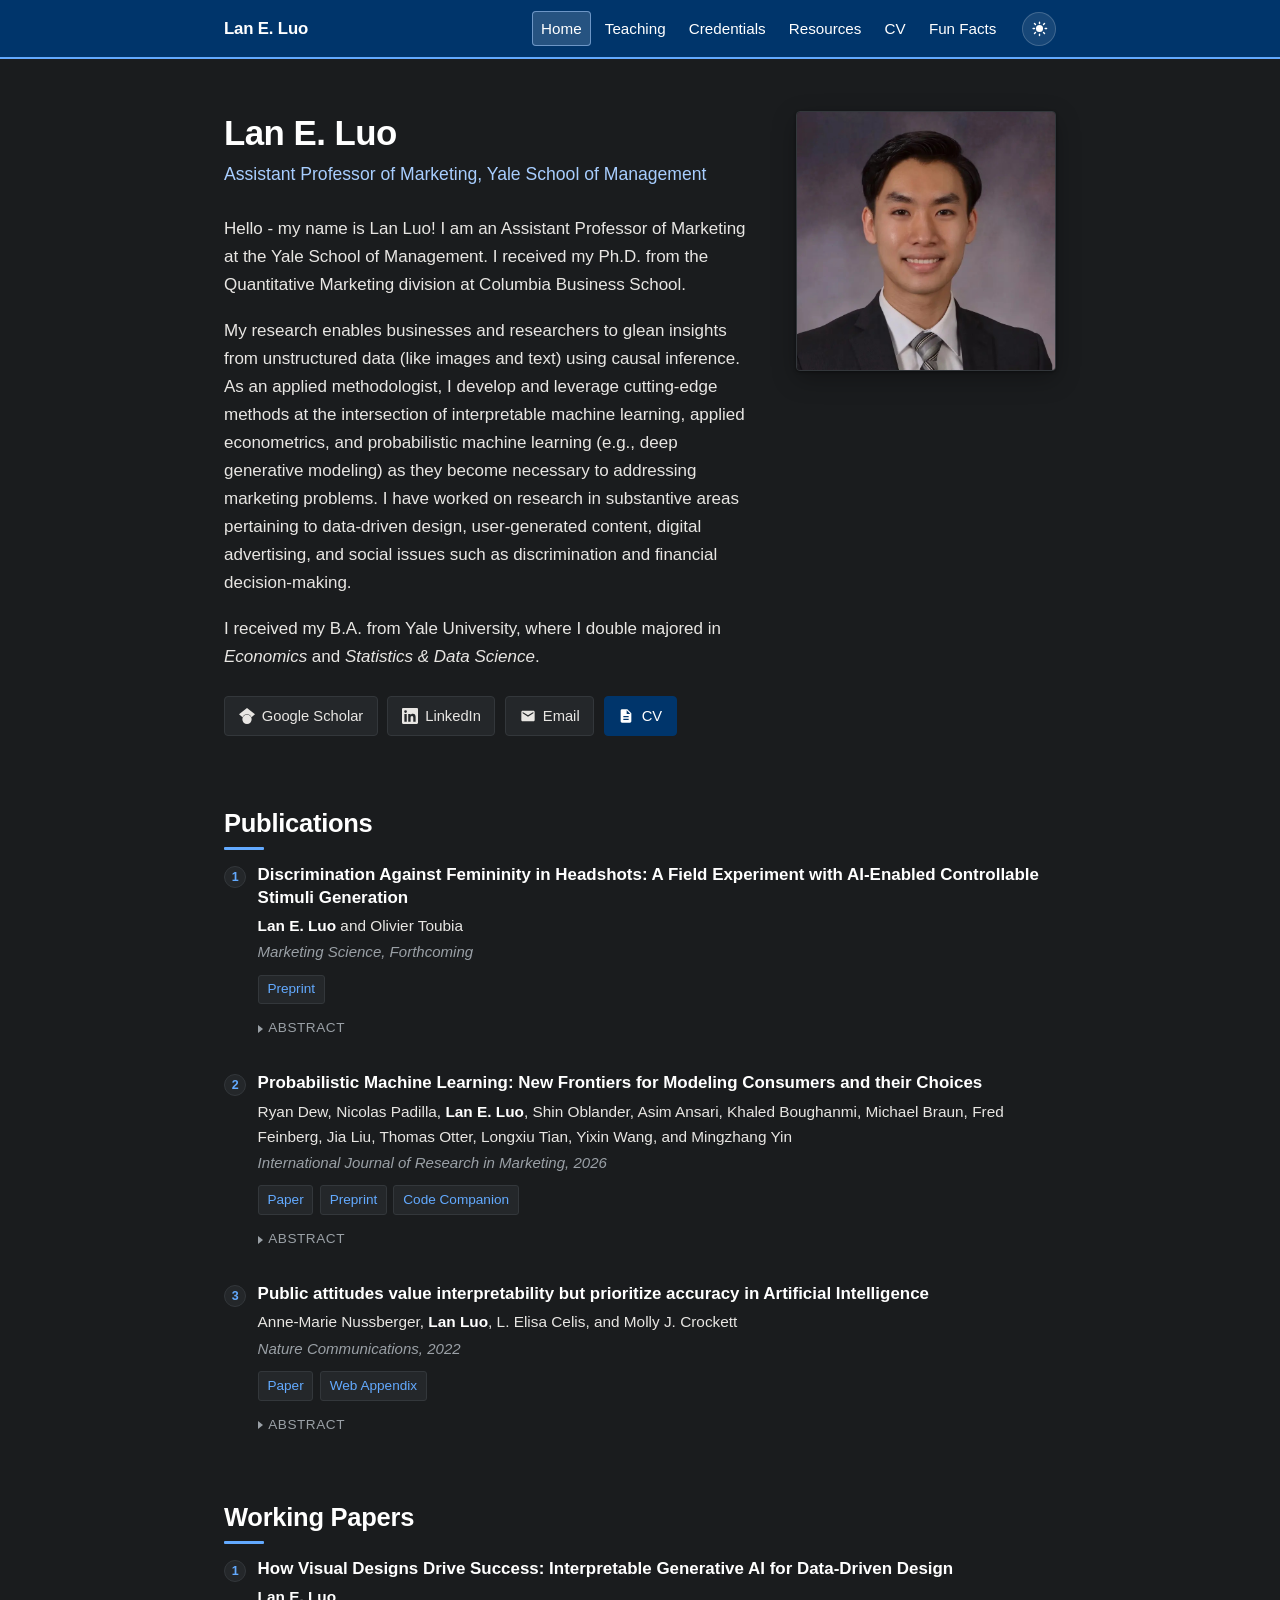
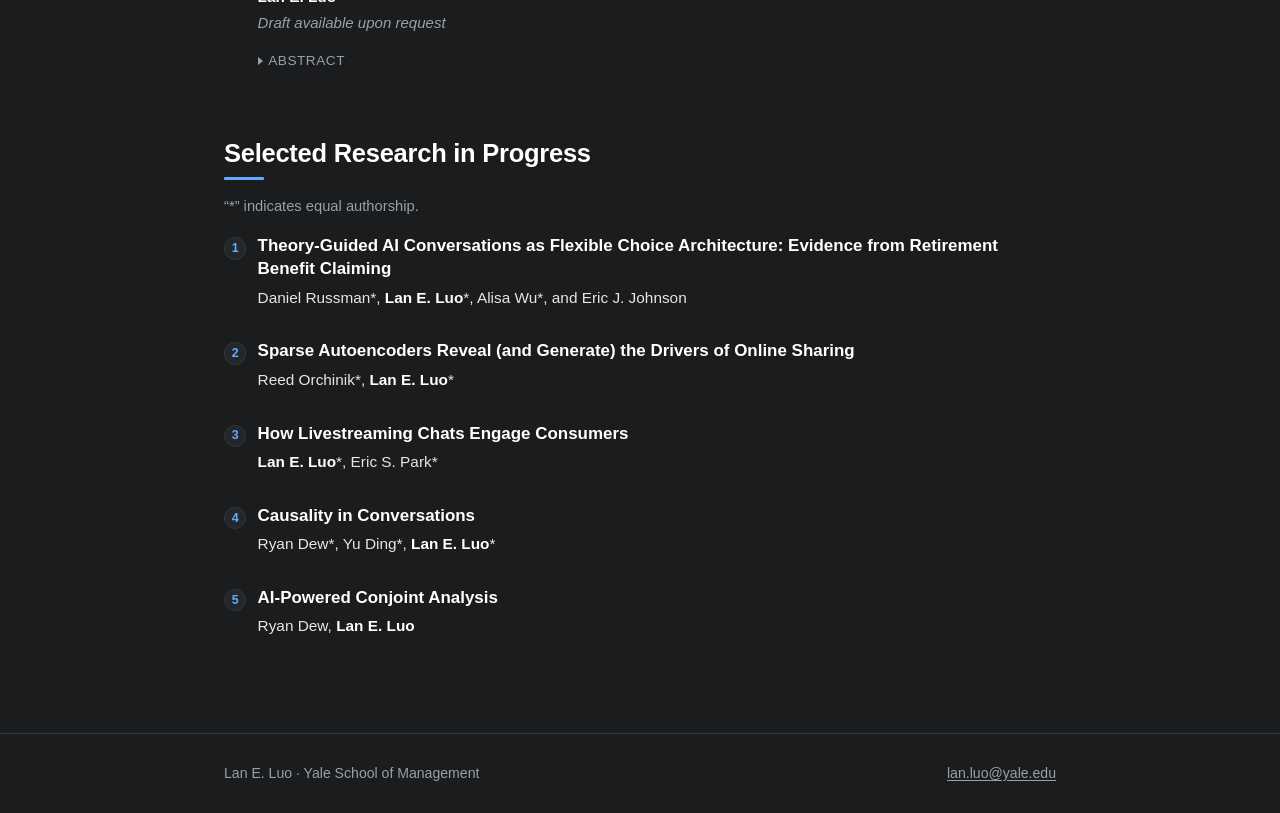
==== index.html @ 0f78953d "Keep the mobile nav on a single row Six tabs at a fixed 0.88rem wrapped onto two lines below 480px. " ====
<!DOCTYPE html>
<html lang="en-US" data-theme="dark">
<head>
<meta charset="utf-8">
<meta name="viewport" content="width=device-width, initial-scale=1">
<title>Lan E. Luo</title>
<meta name="description" content="Lan E. Luo is an Assistant Professor of Marketing at the Yale School of Management, working at the intersection of interpretable machine learning, applied econometrics, and causal inference.">
<link rel="canonical" href="https://www.laneluo.com/">
<meta property="og:type" content="profile">
<meta property="og:title" content="Lan E. Luo">
<meta property="og:description" content="Assistant Professor of Marketing, Yale School of Management.">
<meta property="og:url" content="https://www.laneluo.com/">
<meta property="og:image" content="https://www.laneluo.com/assets/img/headshot.jpg">
<meta name="twitter:card" content="summary">
<link rel="icon" href="assets/img/favicon.svg" type="image/svg+xml">
<link rel="stylesheet" href="assets/style.css?v=9">
<script>
/* Applied before first paint so the ground colour never flashes. */
(function(){try{var t=localStorage.getItem("theme");
document.documentElement.setAttribute("data-theme",t==="light"?"light":"dark");}catch(e){}})();
</script>
</head>
<body>

<a class="skip-link" href="#main">Skip to content</a>

<nav class="nav">
  <div class="nav-inner">
    <a class="nav-brand" href="index.html">Lan E. Luo</a>
    <ul class="nav-links">
      <li><a href="index.html" aria-current="page">Home</a></li>
      <li><a href="teaching.html">Teaching</a></li>
      <li><a href="credentials.html">Credentials</a></li>
      <li><a href="resources.html">Resources</a></li>
      <li><a href="cv.html">CV</a></li>
      <li><a href="fun.html">Fun Facts</a></li>
    </ul>
    <button class="theme-toggle" type="button" aria-label="Switch to light mode">
      <svg class="icon-sun" viewBox="0 0 24 24" fill="currentColor" aria-hidden="true"><path d="M12 7a5 5 0 1 0 0 10 5 5 0 0 0 0-10zm0-5a1 1 0 0 1 1 1v2a1 1 0 1 1-2 0V3a1 1 0 0 1 1-1zm0 17a1 1 0 0 1 1 1v2a1 1 0 1 1-2 0v-2a1 1 0 0 1 1-1zM4.22 4.22a1 1 0 0 1 1.42 0l1.41 1.41a1 1 0 0 1-1.41 1.42L4.22 5.64a1 1 0 0 1 0-1.42zm12.73 12.73a1 1 0 0 1 1.41 0l1.42 1.41a1 1 0 0 1-1.42 1.42l-1.41-1.42a1 1 0 0 1 0-1.41zM2 12a1 1 0 0 1 1-1h2a1 1 0 1 1 0 2H3a1 1 0 0 1-1-1zm17 0a1 1 0 0 1 1-1h2a1 1 0 1 1 0 2h-2a1 1 0 0 1-1-1zM4.22 19.78a1 1 0 0 1 0-1.42l1.41-1.41a1 1 0 1 1 1.42 1.41l-1.42 1.42a1 1 0 0 1-1.41 0zM16.95 7.05a1 1 0 0 1 0-1.41l1.41-1.42a1 1 0 1 1 1.42 1.42l-1.42 1.41a1 1 0 0 1-1.41 0z"/></svg>
      <svg class="icon-moon" viewBox="0 0 24 24" fill="currentColor" aria-hidden="true"><path d="M21.64 13a1 1 0 0 0-1.05-.14 8 8 0 0 1-9.45-9.45 1 1 0 0 0-1.19-1.19A10 10 0 1 0 22 14.05a1 1 0 0 0-.36-1.05z"/></svg>
    </button>
  </div>
</nav>

<main id="main">
  <div class="wrap">

    <header class="hero">
      <div>
        <h1 class="hero-title">Lan E. Luo</h1>
        <p class="hero-role">Assistant Professor of Marketing, Yale School of Management</p>

        <p>Hello - my name is Lan Luo! I am an Assistant Professor of Marketing at the Yale School of Management. I received my Ph.D. from the Quantitative Marketing division at Columbia Business School.</p>

        <p>My research enables businesses and researchers to glean insights from unstructured data (like images and text) using causal inference. As an applied methodologist, I develop and leverage cutting-edge methods at the intersection of interpretable machine learning, applied econometrics, and probabilistic machine learning (e.g., deep generative modeling) as they become necessary to addressing marketing problems. I have worked on research in substantive areas pertaining to data-driven design, user-generated content, digital advertising, and social issues such as discrimination and financial decision-making.</p>

        <p>I received my B.A. from Yale University, where I double majored in <em>Economics</em> and <em>Statistics &amp; Data Science</em>.</p>

        <ul class="links-row">
          <li><a class="btn" href="https://scholar.google.com/citations?hl=en&amp;user=nk3XOmgAAAAJ&amp;view_op=list_works&amp;sortby=pubdate" target="_blank" rel="noopener">
            <svg viewBox="0 0 24 24" aria-hidden="true"><path d="M5.242 13.769L0 9.5 12 0l12 9.5-5.242 4.269C17.548 11.249 14.978 9.5 12 9.5c-2.977 0-5.548 1.748-6.758 4.269zM12 10a7 7 0 1 0 0 14 7 7 0 0 0 0-14z"/></svg>
            Google Scholar</a></li>
          <li><a class="btn" href="https://www.linkedin.com/in/lan-e-luo-556093135/" target="_blank" rel="noopener">
            <svg viewBox="0 0 24 24" aria-hidden="true"><path d="M20.447 20.452h-3.554v-5.569c0-1.328-.027-3.037-1.852-3.037-1.853 0-2.136 1.445-2.136 2.939v5.667H9.351V9h3.414v1.561h.046c.477-.9 1.637-1.85 3.37-1.85 3.601 0 4.267 2.37 4.267 5.455v6.286zM5.337 7.433a2.062 2.062 0 1 1 0-4.125 2.062 2.062 0 0 1 0 4.125zm1.782 13.019H3.555V9h3.564v11.452zM22.225 0H1.771C.792 0 0 .774 0 1.729v20.542C0 23.227.792 24 1.771 24h20.451C23.2 24 24 23.227 24 22.271V1.729C24 .774 23.2 0 22.225 0z"/></svg>
            LinkedIn</a></li>
          <li><a class="btn" href="mailto:lan.luo@yale.edu">
            <svg viewBox="0 0 24 24" aria-hidden="true"><path d="M20 4H4c-1.1 0-1.99.9-1.99 2L2 18c0 1.1.9 2 2 2h16c1.1 0 2-.9 2-2V6c0-1.1-.9-2-2-2zm0 4l-8 5-8-5V6l8 5 8-5v2z"/></svg>
            Email</a></li>
          <li><a class="btn btn-primary" href="cv.html">
            <svg viewBox="0 0 24 24" aria-hidden="true"><path d="M14 2H6c-1.1 0-1.99.9-1.99 2L4 20c0 1.1.89 2 1.99 2H18c1.1 0 2-.9 2-2V8l-6-6zm2 16H8v-2h8v2zm0-4H8v-2h8v2zm-3-5V3.5L18.5 9H13z"/></svg>
            CV</a></li>
        </ul>
      </div>

      <img class="hero-photo" src="assets/img/headshot.jpg?v=2" width="260" height="260"
           alt="Portrait of Lan E. Luo">
    </header>

    <section id="publications">
      <h2>Publications</h2>
      <ol class="pubs">

        <li>
          <span class="pub-title">Discrimination Against Femininity in Headshots: A Field Experiment with AI-Enabled Controllable Stimuli Generation</span>
          <span class="pub-authors"><span class="me">Lan E. Luo</span> and Olivier Toubia</span>
          <span class="pub-venue">Marketing Science, Forthcoming</span>
          <div class="pub-links">
            <a href="https://papers.ssrn.com/sol3/papers.cfm?abstract_id=4865798" target="_blank" rel="noopener">Preprint</a>
          </div>
          <details class="abstract">
            <summary>Abstract</summary>
            <div class="abstract-body">
              <p>We document an understudied form of discrimination based on femininity expressed in headshots. To do so, we use a Generative Adversarial Network to create realistic headshots of people and then manipulate their femininity independently of other attributes like pose, general facial expression, background, hairstyle, and clothes. Then, we devise an experimental design that allows us to identify the separate and combined causal impact of femininity and gender identity (proxied by gender pronouns) on real-life outcomes. In a field experiment within a naturalistic advertising environment, we find that prospective customers of an education company discriminated against femininity at various stages of the purchase funnel, to a largely similar extent for men, women, and non-binary people. The findings inform managers and policymakers of an important form of discrimination that would otherwise be underestimated by disregarding headshots. Methodologically, we introduce a novel framework for testing specific hypotheses pertaining to causal effects of treatments which are derived from unstructured data. The approach involves using natural text to readily identify hypothesis-relevant features from a generative AI model (in a particularly disentangled and interpretable representation space) and then creating realistic stimuli that vary controllably in those features.</p>
            </div>
          </details>
        </li>

        <li>
          <span class="pub-title">Probabilistic Machine Learning: New Frontiers for Modeling Consumers and their Choices</span>
          <span class="pub-authors">Ryan Dew, Nicolas Padilla, <span class="me">Lan E. Luo</span>, Shin Oblander, Asim Ansari, Khaled Boughanmi, Michael Braun, Fred Feinberg, Jia Liu, Thomas Otter, Longxiu Tian, Yixin Wang, and Mingzhang Yin</span>
          <span class="pub-venue">International Journal of Research in Marketing, 2026</span>
          <div class="pub-links">
            <a href="https://www.sciencedirect.com/science/article/pii/S0167811624000995" target="_blank" rel="noopener">Paper</a>
            <a href="https://papers.ssrn.com/sol3/papers.cfm?abstract_id=4790799" target="_blank" rel="noopener">Preprint</a>
            <a href="https://rtdew1.github.io/code_appendix.html" target="_blank" rel="noopener">Code Companion</a>
          </div>
          <details class="abstract">
            <summary>Abstract</summary>
            <div class="abstract-body">
              <p>Making sense of massive, individual-level data is challenging: marketing researchers and analysts need flexible models that can accommodate rich patterns of heterogeneity and dynamics, work with and link diverse data types, and scale to modern data sizes. Practitioners also need tools that can quantify uncertainty in models and predictions of consumer behavior to inform optimal decision-making. In this paper, we demonstrate the promise of probabilistic machine learning (PML), which refers to the pairing of probabilistic modeling and machine learning methods, in pushing the frontier of combining flexibility, scalability, interpretability, and uncertainty quantification for building better models of consumers and their choices. Specifically, we overview both PML models and inference methods, and highlight their utility for addressing four common classes of marketing problems: (1) uncovering heterogeneity, (2) flexibly modeling nonlinearities and dynamics, (3) handling high-dimensional and unstructured data, and (4) addressing missingness, often via data fusion. We also discuss promising directions in enriching marketing models, reflecting recent developments in representation learning, causal inference, experimentation and decision-making, and theory-based behavioral modeling.</p>
            </div>
          </details>
        </li>

        <li>
          <span class="pub-title">Public attitudes value interpretability but prioritize accuracy in Artificial Intelligence</span>
          <span class="pub-authors">Anne-Marie Nussberger, <span class="me">Lan Luo</span>, L. Elisa Celis, and Molly J. Crockett</span>
          <span class="pub-venue">Nature Communications, 2022</span>
          <div class="pub-links">
            <a href="https://doi.org/10.1038/s41467-022-33417-3" target="_blank" rel="noopener">Paper</a>
            <a href="https://static-content.springer.com/esm/art%3A10.1038%2Fs41467-022-33417-3/MediaObjects/41467_2022_33417_MOESM1_ESM.pdf" target="_blank" rel="noopener">Web Appendix</a>
          </div>
          <details class="abstract">
            <summary>Abstract</summary>
            <div class="abstract-body">
              <p>As Artificial Intelligence (AI) proliferates across important social institutions, many of the most powerful AI systems available are difficult to interpret for end-users and engineers alike. Here, we sought to characterize public attitudes towards AI interpretability. Across seven studies (N = 2475), we demonstrate robust and positive attitudes towards interpretable AI among non-experts that generalize across a variety of real-world applications and follow predictable patterns. Participants value interpretability positively across different levels of AI autonomy and accuracy, and rate interpretability as more important for AI decisions involving high stakes and scarce resources. Crucially, when AI interpretability trades off against AI accuracy, participants prioritize accuracy over interpretability under the same conditions driving positive attitudes towards interpretability in the first place: amidst high stakes and scarce resources. These attitudes could drive a proliferation of AI systems making high-impact ethical decisions that are difficult to explain and understand.</p>
            </div>
          </details>
        </li>

      </ol>
    </section>

    <section id="working-papers">
      <h2>Working Papers</h2>
      <ol class="pubs">

        <li>
          <span class="pub-title">How Visual Designs Drive Success: Interpretable Generative AI for Data-Driven Design</span>
          <span class="pub-authors"><span class="me">Lan E. Luo</span></span>
          <span class="pub-venue">Draft available upon request</span>
          <details class="abstract">
            <summary>Abstract</summary>
            <div class="abstract-body">
              <p>Visual designs are often used in marketing (e.g., packaging, ads, media covers) to achieve a variety of business outcomes, like improved sales, click-through rates, and brand attitudes. Since designs are complex, unstructured data, it is difficult to determine what features drive their success in a way that is interpretable and managerially actionable. To address this challenge, I develop a novel methodological framework to automatically discover what interpretable features make visual designs in a given domain successful. I first leverage a deep generative text-to-image AI model (by fine-tuning Stable Diffusion 3.5 in my application) that adopts the role of designer and enables visual designs to be described by low-dimensional design representations. Then, I apply a novel adaptation of cutting-edge &ldquo;mechanistic interpretability&rdquo; methods&mdash;specifically &ldquo;sparse autoencoders&rdquo; typically applied to large language models&mdash;to scalably discover a taxonomy of interpretable and managerially relevant features predictive of success from these design representations. Finally, I generate image redesigns by manipulating features of interest to help managers scalably pilot data-driven design changes.</p>
              <p>I apply this framework to discover how book cover redesigns predict sales on Amazon.com using a unique dataset I collected of over 160,000 books. I discover a diverse set of interpretable features related to illustration, typography, composition, and layout. I then create realistic cover redesigns predicted to improve sales by manipulating those features (e.g., redesigns with lower contrast and less separation of text and graphical elements). In a holdout analysis with a rich set of control variables, including just 30 of these discovered features (out of 9,728) improves variation explained in sales by nearly as much as prices and by more than reviews. Back-of-the-envelope calculations suggest that a large publisher could leverage this subset of features to increase annual revenue for the whole publisher by over $9.1 million, reflecting a change in sales equivalent to introducing an 8.5% price discount. In a lab study, I find causal evidence that the proposed methodological framework can redesign covers to significantly improve preferences, and that generative AI can help level the playing field in the publishing industry.</p>
            </div>
          </details>
        </li>

      </ol>
    </section>

    <section id="in-progress">
      <h2>Selected Research in Progress</h2>
      <p class="note">&ldquo;*&rdquo; indicates equal authorship.</p>
      <ol class="pubs">

        <li>
          <span class="pub-title">Theory-Guided AI Conversations as Flexible Choice Architecture: Evidence from Retirement Benefit Claiming</span>
          <span class="pub-authors">Daniel Russman*, <span class="me">Lan E. Luo</span>*, Alisa Wu*, and Eric J. Johnson</span>
        </li>

        <li>
          <span class="pub-title">Sparse Autoencoders Reveal (and Generate) the Drivers of Online Sharing</span>
          <span class="pub-authors">Reed Orchinik*, <span class="me">Lan E. Luo</span>*</span>
        </li>

        <li>
          <span class="pub-title">How Livestreaming Chats Engage Consumers</span>
          <span class="pub-authors"><span class="me">Lan E. Luo</span>*, Eric S. Park*</span>
        </li>

        <li>
          <span class="pub-title">Causality in Conversations</span>
          <span class="pub-authors">Ryan Dew*, Yu Ding*, <span class="me">Lan E. Luo</span>*</span>
        </li>

        <li>
          <span class="pub-title">AI-Powered Conjoint Analysis</span>
          <span class="pub-authors">Ryan Dew, <span class="me">Lan E. Luo</span></span>
        </li>

      </ol>
    </section>

  </div>
</main>

<footer class="footer">
  <div class="wrap">
    <span>Lan E. Luo &middot; Yale School of Management</span>
    <span><a href="mailto:lan.luo@yale.edu">lan.luo@yale.edu</a></span>
  </div>
</footer>

<script src="assets/theme.js?v=8"></script>
</body>
</html>
---- assets/style.css ----
/* ---------------------------------------------------------------------------
   laneluo.com

   Palette, type scale, and the h2 accent bar are ported from
   ~/teaching/sample-ai-course/assets/yale-site.scss so this site reads as one
   system with the lecture decks. Dark is the default; the light values come
   from ~/.claude/assets/quarto-yale/yale-talk.scss.

   Note the inversion between the two: on the dark ground Yale blue #00356b
   measures 1.4:1 and is banned from body text, appearing only in the navbar
   where white on it is 12.2:1. On the light ground it becomes the heading ink.
   That is why --accent is a different hue in each theme rather than one value.

   Fonts are system stacks on purpose. A webfont would make every page fetch at
   display time, and the decks avoid it for the same reason.
--------------------------------------------------------------------------- */

/* --- Theme tokens -------------------------------------------------------- */

:root {
  --nav-bg: #00356b;
  --nav-fg: #ffffff;
  --nav-hl: #a8ceff;
  --nav-rule: #63aaff;

  --content-width: 880px;
  --gutter: 1.5rem;

  --font-sans: -apple-system, BlinkMacSystemFont, "Segoe UI", "Helvetica Neue",
    Helvetica, Arial, sans-serif;
  --font-mono: ui-monospace, "SF Mono", SFMono-Regular, Menlo, Consolas, monospace;

  --size-base: 1.0625rem;   /* 17px */
  --leading: 1.65;

  --space-h2-above: 4rem;
  --space-h2-below: 0.85rem;
  --space-block: 1.75rem;

  --radius: 4px;
  --radius-sm: 3px;
}

:root,
[data-theme="dark"] {
  color-scheme: dark;

  --bg: #1a1c1e;
  --raised: #24272a;
  --raised-high: #2b2f33;
  --hairline: #33373b;

  --ink: #e8e6e3;
  --ink-strong: #ffffff;
  --muted: #9aa0a6;

  --link: #63aaff;
  --link-hover: #a8ceff;
  --accent: #63aaff;
  --accent-soft: #a8ceff;

  --hover-tint: rgba(99, 170, 255, 0.09);
  --code-bg: rgba(255, 255, 255, 0.055);
  --code-fg: #ffa07a;
  --select-bg: rgba(99, 170, 255, 0.32);
  --shadow: 0 1px 3px rgba(0, 0, 0, 0.4), 0 8px 24px rgba(0, 0, 0, 0.28);
  --shadow-lift: 0 4px 8px rgba(0, 0, 0, 0.3), 0 14px 34px rgba(0, 0, 0, 0.26);
}

[data-theme="light"] {
  color-scheme: light;

  --bg: #ffffff;
  --raised: #f7f8fa;
  --raised-high: #eef1f5;
  --hairline: #d8d8d8;

  --ink: #1a1a1a;
  --ink-strong: #00356b;
  --muted: #4a4a4a;

  --link: #286dc0;
  --link-hover: #00356b;
  --accent: #00356b;
  --accent-soft: #286dc0;

  --hover-tint: rgba(40, 109, 192, 0.07);
  --code-bg: #f0f2f5;
  --code-fg: #00356b;
  --select-bg: rgba(99, 170, 255, 0.35);
  --shadow: 0 1px 2px rgba(0, 0, 0, 0.06), 0 8px 24px rgba(0, 0, 0, 0.07);
  --shadow-lift: 0 3px 6px rgba(0, 0, 0, 0.09), 0 14px 30px rgba(0, 0, 0, 0.11);
}

/* --- Reset and base ------------------------------------------------------ */

*,
*::before,
*::after {
  box-sizing: border-box;
}

html {
  -webkit-text-size-adjust: 100%;
  scroll-behavior: smooth;
}

@media (prefers-reduced-motion: reduce) {
  html { scroll-behavior: auto; }
  *, *::before, *::after {
    animation-duration: 0.01ms !important;
    animation-iteration-count: 1 !important;
    transition-duration: 0.01ms !important;
  }
}

body {
  margin: 0;
  background: var(--bg);
  color: var(--ink);
  font-family: var(--font-sans);
  font-size: var(--size-base);
  line-height: var(--leading);
  -webkit-font-smoothing: antialiased;
  text-rendering: optimizeLegibility;
  transition: background-color 0.18s ease, color 0.18s ease;
}

::selection {
  background: var(--select-bg);
}

img {
  max-width: 100%;
  height: auto;
  display: block;
}

a {
  color: var(--link);
  text-decoration: underline;
  text-decoration-thickness: 1px;
  text-underline-offset: 0.14em;
  transition: color 0.14s ease;
}

a:hover {
  color: var(--link-hover);
}

*:focus-visible {
  outline: 2px solid var(--accent);
  outline-offset: 2px;
  border-radius: 2px;
}

code {
  font-family: var(--font-mono);
  font-size: 0.9em;
  background: var(--code-bg);
  color: var(--code-fg);
  padding: 0.12em 0.34em;
  border-radius: var(--radius-sm);
}

hr {
  border: 0;
  border-top: 1px solid var(--hairline);
  margin: 2.5rem 0;
}

.skip-link {
  position: absolute;
  left: -9999px;
  top: 0;
  background: var(--nav-bg);
  color: #fff;
  padding: 0.6rem 1rem;
  z-index: 200;
  text-decoration: none;
}

.skip-link:focus {
  left: 0;
}

/* --- Typography ---------------------------------------------------------- */

h1, h2, h3, h4 {
  color: var(--ink-strong);
  font-weight: 600;
  line-height: 1.25;
}

h1 {
  font-size: calc(var(--size-base) * 2.05);
  letter-spacing: -0.015em;
  margin: 0 0 0.2rem;
}

h2 {
  font-size: calc(var(--size-base) * 1.5);
  letter-spacing: -0.01em;
  margin: var(--space-h2-above) 0 var(--space-h2-below);
}

/* The accent bar under every h2. This is the shape that ties the site to the
   decks, where it appears at 7rem wide and 4px thick. */
h2::after {
  content: "";
  display: block;
  width: 2.5rem;
  height: 3px;
  margin: 0.45rem 0 0;
  background: var(--accent);
  border-radius: 1px;
}

h3 {
  font-size: calc(var(--size-base) * 1.2);
  margin: calc(var(--space-h2-above) * 0.62) 0 0.6rem;
}

h4 {
  font-size: calc(var(--size-base) * 1.05);
  color: var(--accent-soft);
  margin: calc(var(--space-h2-above) * 0.45) 0 0.5rem;
}

p {
  margin: 0 0 1.1rem;
}

.lead {
  font-size: 1.1rem;
}

.muted {
  color: var(--muted);
}

.note {
  color: var(--muted);
  font-size: 0.92rem;
}

/* --- Navbar -------------------------------------------------------------- */

.nav {
  position: sticky;
  top: 0;
  z-index: 100;
  background: var(--nav-bg);
  border-bottom: 2px solid var(--nav-rule);
}

.nav-inner {
  max-width: var(--content-width);
  margin-inline: auto;
  padding: 0.7rem var(--gutter);
  display: flex;
  align-items: center;
  gap: 1rem;
  flex-wrap: wrap;
}

.nav-brand {
  color: var(--nav-fg);
  font-weight: 600;
  font-size: 1.05rem;
  letter-spacing: -0.01em;
  text-decoration: none;
  margin-right: auto;
  white-space: nowrap;
}

.nav-brand:hover {
  color: var(--nav-hl);
}

.nav-links {
  display: flex;
  align-items: center;
  gap: 0.25rem;
  list-style: none;
  margin: 0;
  padding: 0;
}

.nav-links a {
  display: block;
  color: var(--nav-fg);
  font-weight: 500;
  font-size: 0.95rem;
  text-decoration: none;
  padding: 0.3rem 0.6rem;
  border-radius: var(--radius);
  white-space: nowrap;
}

.nav-links a:hover {
  color: var(--nav-hl);
  background: rgba(255, 255, 255, 0.07);
}

/* The current tab reads as a filled chip with a pale ring. An underline here
   sat right above the navbar's own 2px rule and the pair looked like a brace. */
.nav-links a[aria-current="page"] {
  color: var(--nav-fg);
  background: rgba(255, 255, 255, 0.15);
  box-shadow: inset 0 0 0 1px rgba(168, 206, 255, 0.55);
}

.nav-links a[aria-current="page"]:hover {
  color: var(--nav-fg);
  background: rgba(255, 255, 255, 0.22);
}

/* --- Theme toggle -------------------------------------------------------- */

.theme-toggle {
  display: inline-flex;
  align-items: center;
  justify-content: center;
  width: 34px;
  height: 34px;
  flex: 0 0 auto;
  background: rgba(255, 255, 255, 0.09);
  border: 1px solid rgba(255, 255, 255, 0.18);
  border-radius: 50%;
  color: var(--nav-fg);
  cursor: pointer;
  padding: 0;
  transition: background-color 0.14s ease, color 0.14s ease;
}

.theme-toggle:hover {
  background: rgba(255, 255, 255, 0.18);
  color: var(--nav-hl);
}

.theme-toggle svg {
  width: 17px;
  height: 17px;
  display: block;
}

/* Sun shows in dark mode (click for light), moon shows in light mode. */
.theme-toggle .icon-sun { display: none; }
.theme-toggle .icon-moon { display: block; }
[data-theme="dark"] .theme-toggle .icon-sun { display: block; }
[data-theme="dark"] .theme-toggle .icon-moon { display: none; }

/* --- Layout -------------------------------------------------------------- */

.wrap {
  max-width: var(--content-width);
  margin-inline: auto;
  padding: 0 var(--gutter);
}

main {
  padding-bottom: 4rem;
}

section {
  scroll-margin-top: 5rem;
}

/* An h2 opening a page sits closer to the masthead than the 4rem section
   rhythm, which is tuned for gaps between sections rather than the first one. */
main > .wrap > section:first-child > h2:first-child,
main > .wrap > h2:first-child {
  margin-top: 2.75rem;
}

/* --- Page head (interior pages) ------------------------------------------ */

.page-head {
  padding: 3rem 0 0;
}

.page-head .subtitle {
  color: var(--accent-soft);
  font-size: 1.1rem;
  font-weight: 400;
  margin: 0.35rem 0 0;
}

/* --- Hero (home) --------------------------------------------------------- */

.hero {
  padding: 3.25rem 0 0.5rem;
  display: grid;
  grid-template-columns: minmax(0, 1fr) 260px;
  gap: 2.75rem;
  align-items: start;
}

.hero-title {
  margin-bottom: 0.35rem;
}

.hero-role {
  color: var(--accent-soft);
  font-size: 1.1rem;
  margin: 0 0 1.6rem;
}

.hero-photo {
  width: 260px;
  aspect-ratio: 1 / 1;
  object-fit: cover;
  border-radius: var(--radius);
  border: 1px solid var(--hairline);
  box-shadow: var(--shadow);
}

/* --- Social / link buttons ----------------------------------------------- */

.links-row {
  display: flex;
  flex-wrap: wrap;
  gap: 0.6rem;
  margin: 1.6rem 0 0;
  padding: 0;
  list-style: none;
}

.btn {
  display: inline-flex;
  align-items: center;
  gap: 0.45rem;
  padding: 0.42rem 0.85rem;
  font-size: 0.92rem;
  font-weight: 500;
  color: var(--ink);
  background: var(--raised);
  border: 1px solid var(--hairline);
  border-radius: var(--radius);
  text-decoration: none;
  transition: background-color 0.14s ease, border-color 0.14s ease,
    color 0.14s ease, transform 0.14s ease;
}

.btn:hover {
  color: var(--ink-strong);
  background: var(--raised-high);
  border-color: var(--accent);
  transform: translateY(-1px);
}

.btn svg {
  width: 16px;
  height: 16px;
  flex: 0 0 auto;
  fill: currentColor;
}

.btn-primary {
  color: #fff;
  background: var(--nav-bg);
  border-color: var(--nav-bg);
}

.btn-primary:hover {
  color: #fff;
  background: #004a92;
  border-color: var(--nav-rule);
}

/* --- Publication list ---------------------------------------------------- */

.pubs {
  list-style: none;
  margin: 0;
  padding: 0;
  counter-reset: pub;
}

.pubs > li {
  position: relative;
  padding: 0 0 0 2.1rem;
  margin: 0 0 1.9rem;
}

.pubs > li::before {
  counter-increment: pub;
  content: counter(pub);
  position: absolute;
  left: 0;
  top: 0.16em;
  width: 1.4rem;
  height: 1.4rem;
  display: flex;
  align-items: center;
  justify-content: center;
  font-size: 0.78rem;
  font-weight: 600;
  font-variant-numeric: tabular-nums;
  color: var(--accent);
  background: var(--raised);
  border: 1px solid var(--hairline);
  border-radius: 50%;
}

.pub-title {
  display: block;
  color: var(--ink-strong);
  font-weight: 600;
  font-size: 1.06rem;
  line-height: 1.35;
  margin-bottom: 0.22rem;
}

.pub-authors {
  display: block;
  font-size: 0.96rem;
  margin-bottom: 0.12rem;
}

.pub-authors .me {
  font-weight: 700;
  color: var(--ink-strong);
}

.pub-venue {
  display: block;
  color: var(--muted);
  font-style: italic;
  font-size: 0.94rem;
}

.pub-links {
  display: flex;
  flex-wrap: wrap;
  gap: 0.4rem;
  margin-top: 0.6rem;
}

.pub-links a {
  font-size: 0.85rem;
  font-weight: 500;
  text-decoration: none;
  padding: 0.16rem 0.55rem;
  border: 1px solid var(--hairline);
  border-radius: var(--radius-sm);
  background: var(--raised);
  color: var(--link);
  transition: border-color 0.14s ease, background-color 0.14s ease,
    color 0.14s ease;
}

.pub-links a:hover {
  color: var(--link-hover);
  border-color: var(--accent);
  background: var(--hover-tint);
}

/* --- Collapsible abstracts ----------------------------------------------- */

details.abstract {
  margin-top: 0.6rem;
}

details.abstract > summary {
  display: inline-flex;
  align-items: center;
  gap: 0.35rem;
  cursor: pointer;
  list-style: none;
  color: var(--muted);
  font-size: 0.85rem;
  font-weight: 500;
  letter-spacing: 0.04em;
  text-transform: uppercase;
  user-select: none;
  padding: 0.1rem 0;
  transition: color 0.14s ease;
}

details.abstract > summary::-webkit-details-marker {
  display: none;
}

details.abstract > summary:hover {
  color: var(--accent);
}

details.abstract > summary::before {
  content: "";
  width: 0;
  height: 0;
  border-left: 5px solid currentColor;
  border-top: 4px solid transparent;
  border-bottom: 4px solid transparent;
  transition: transform 0.15s ease;
}

details.abstract[open] > summary::before {
  transform: rotate(90deg);
}

details.abstract[open] > summary {
  color: var(--accent);
}

.abstract-body {
  margin-top: 0.65rem;
  padding: 0.9rem 1.1rem;
  background: var(--raised);
  border: 1px solid var(--hairline);
  border-left: 3px solid var(--accent);
  border-radius: 0 var(--radius-sm) var(--radius-sm) 0;
  font-size: 0.95rem;
  line-height: 1.6;
  color: var(--ink);
}

.abstract-body p:last-child {
  margin-bottom: 0;
}

/* --- Generic entry lists (awards, coursework, teaching) ------------------- */

.entries {
  list-style: none;
  margin: 0 0 var(--space-block);
  padding: 0;
}

.entries > li {
  padding: 0.55rem 0;
  border-bottom: 1px solid var(--hairline);
  display: flex;
  flex-wrap: wrap;
  gap: 0.35rem 1rem;
  align-items: baseline;
  justify-content: space-between;
}

.entries > li:last-child {
  border-bottom: none;
}

.entries .what {
  flex: 1 1 auto;
  min-width: 0;
}

.entries .when {
  flex: 0 0 auto;
  color: var(--muted);
  font-size: 0.88rem;
  font-variant-numeric: tabular-nums;
  white-space: nowrap;
}

.entries .who {
  display: block;
  color: var(--muted);
  font-size: 0.9rem;
}

/* --- Credential blocks --------------------------------------------------- */

.record {
  padding: 1rem 1.15rem;
  margin-bottom: 1rem;
  background: var(--raised);
  border: 1px solid var(--hairline);
  border-radius: var(--radius);
}

.record-head {
  display: flex;
  flex-wrap: wrap;
  gap: 0.2rem 1rem;
  align-items: baseline;
  justify-content: space-between;
}

.record-org {
  color: var(--ink-strong);
  font-weight: 600;
  font-size: 1.02rem;
}

.record-where,
.record-when {
  color: var(--muted);
  font-size: 0.9rem;
}

.record-when {
  font-variant-numeric: tabular-nums;
  white-space: nowrap;
}

.record-detail {
  margin: 0.35rem 0 0;
  font-size: 0.95rem;
}

.record ul {
  margin: 0.6rem 0 0;
  padding-left: 1.15rem;
}

.record ul li {
  margin-bottom: 0.25rem;
}

.record ul li::marker {
  color: var(--accent);
}

/* --- Fun facts: book covers ---------------------------------------------- */

.books {
  display: grid;
  grid-template-columns: repeat(auto-fit, minmax(160px, 1fr));
  gap: 1.5rem;
  margin: 1.5rem 0 var(--space-block);
  padding: 0;
  list-style: none;
}

.book figure {
  margin: 0;
}

/* Each cover links to the edition it actually shows. The hover lift below was
   already there and now reads as the click affordance. */
.book-link {
  display: block;
  text-decoration: none;
  border-radius: var(--radius);
}

.book-link:focus-visible {
  outline: 2px solid var(--accent);
  outline-offset: 3px;
}

.book img {
  width: 100%;
  aspect-ratio: 2 / 3;
  object-fit: cover;
  border-radius: var(--radius);
  border: 1px solid var(--hairline);
  box-shadow: var(--shadow);
  transition: transform 0.18s ease, box-shadow 0.18s ease;
}

.book:hover img {
  transform: translateY(-3px);
  box-shadow: var(--shadow-lift);
}

.book figcaption {
  margin-top: 0.65rem;
  font-size: 0.9rem;
  line-height: 1.4;
}

.book .book-title {
  display: block;
  color: var(--ink-strong);
  font-weight: 600;
}

.book .book-author {
  display: block;
  color: var(--muted);
  font-size: 0.85rem;
}

/* Credit line. Smaller and quieter than the author, because on this page the
   author identifies the book and the credit names who made the thing. */
.book .book-credit {
  display: block;
  margin-top: 0.32rem;
  color: var(--muted);
  font-size: 0.78rem;
  line-height: 1.35;
  text-wrap: pretty;
}

/* --- Resource cards ------------------------------------------------------ */

.resources {
  list-style: none;
  margin: 2.75rem 0 0;
  padding: 0;
  display: grid;
  gap: 1.25rem;
}

.resource {
  padding: 1.5rem 1.6rem;
  background: var(--raised);
  border: 1px solid var(--hairline);
  border-radius: var(--radius);
  transition: border-color 0.16s ease, background-color 0.16s ease;
}

.resource:hover {
  border-color: var(--accent);
  background: var(--raised-high);
}

.resource-head {
  display: flex;
  flex-wrap: wrap;
  gap: 0.3rem 1rem;
  align-items: baseline;
  justify-content: space-between;
  margin-bottom: 0.9rem;
}

/* Reuses the h2 size without the section accent bar, which belongs to page
   structure rather than to a card sitting inside it. */
.resource-title {
  margin: 0;
  font-size: calc(var(--size-base) * 1.28);
  line-height: 1.3;
}

.resource-title::after {
  content: none;
}

.resource-meta {
  flex: 0 0 auto;
  color: var(--muted);
  font-size: 0.85rem;
  white-space: nowrap;
}

.resource p {
  font-size: 0.97rem;
  margin-bottom: 0.9rem;
}

.resource p:last-of-type {
  margin-bottom: 0;
}

.resource-links {
  display: flex;
  flex-wrap: wrap;
  gap: 0.4rem;
  margin-top: 1.1rem;
}

.resource-links a {
  display: inline-flex;
  align-items: center;
  gap: 0.3rem;
  font-size: 0.88rem;
  font-weight: 500;
  text-decoration: none;
  padding: 0.34rem 0.8rem;
  border: 1px solid var(--accent);
  border-radius: var(--radius-sm);
  background: var(--hover-tint);
  color: var(--link);
  transition: background-color 0.14s ease, color 0.14s ease, transform 0.14s ease;
}

.resource-links a::after {
  content: "\2197";
  font-size: 0.9em;
}

.resource-links a:hover {
  color: var(--ink-strong);
  background: var(--accent);
  transform: translateY(-1px);
}

[data-theme="dark"] .resource-links a:hover {
  color: #14161a;
}

[data-theme="light"] .resource-links a:hover {
  color: #ffffff;
}

/* --- Video embeds -------------------------------------------------------- */

.videos {
  display: grid;
  grid-template-columns: repeat(auto-fit, minmax(280px, 1fr));
  gap: 1.25rem;
  margin: 1.25rem 0 var(--space-block);
  padding: 0;
  list-style: none;
}

.videos figure {
  margin: 0;
}

.video-frame {
  position: relative;
  aspect-ratio: 16 / 9;
  border-radius: var(--radius);
  overflow: hidden;
  border: 1px solid var(--hairline);
  background: #000;
}

.video-frame iframe {
  position: absolute;
  inset: 0;
  width: 100%;
  height: 100%;
  border: 0;
}

.videos figcaption {
  margin-top: 0.5rem;
  font-size: 0.88rem;
  color: var(--muted);
}

/* --- CV page ------------------------------------------------------------- */

.cv-frame {
  width: 100%;
  height: min(85vh, 1000px);
  border: 1px solid var(--hairline);
  border-radius: var(--radius);
  background: var(--raised);
  margin-bottom: 1.25rem;
}

/* --- Callout ------------------------------------------------------------- */

.callout {
  padding: 0.85rem 1.1rem;
  margin: 1.5rem 0 var(--space-block);
  background: var(--raised);
  border: 1px solid var(--hairline);
  border-left: 3px solid var(--accent);
  border-radius: 0 var(--radius-sm) var(--radius-sm) 0;
  font-size: 0.95rem;
}

.callout p:last-child {
  margin-bottom: 0;
}

/* --- Footer -------------------------------------------------------------- */

.footer {
  border-top: 1px solid var(--hairline);
  background: var(--bg);
  color: var(--muted);
  font-size: 0.88rem;
  padding: 1.75rem 0;
}

.footer .wrap {
  display: flex;
  flex-wrap: wrap;
  gap: 0.5rem 1.5rem;
  justify-content: space-between;
  align-items: baseline;
}

.footer a {
  color: var(--muted);
}

.footer a:hover {
  color: var(--accent-soft);
}

/* --- Responsive ---------------------------------------------------------- */

@media (max-width: 780px) {
  .hero {
    grid-template-columns: 1fr;
    gap: 1.75rem;
    padding-top: 2.25rem;
  }

  .hero-photo {
    width: 190px;
    order: -1;
  }

  .nav-inner {
    padding-inline: 1rem;
  }

  .nav-brand {
    font-size: 1rem;
  }

  /* One row, never two, and never a scroller. The tabs drop to their own line
     below the brand so they get the full width, then type and padding scale
     with the viewport so all six fit side by side down to a 320px phone. An
     earlier horizontal scroll here had no visual cue and hid the last tab. */
  .nav-links {
    order: 3;
    width: 100%;
    flex-wrap: nowrap;
    justify-content: center;
    gap: 0.1rem;
  }

  .nav-links a {
    font-size: clamp(0.6rem, 3.05vw, 0.85rem);
    padding: 0.3rem clamp(0.1rem, 0.8vw, 0.42rem);
  }

  .wrap {
    padding-inline: 1rem;
  }

  :root {
    --space-h2-above: 3rem;
  }

  h1 {
    font-size: calc(var(--size-base) * 1.7);
  }

  .entries > li {
    flex-direction: column;
    gap: 0.15rem;
  }

  .cv-frame {
    height: min(70vh, 700px);
  }

  .resource {
    padding: 1.15rem 1.15rem;
  }

  .resource-head {
    flex-direction: column;
    gap: 0.15rem;
  }

  .resource-meta {
    white-space: normal;
  }
}

@media (max-width: 420px) {
  .books {
    grid-template-columns: repeat(2, 1fr);
    gap: 1rem;
  }
}

/* --- Print --------------------------------------------------------------- */

@media print {
  .nav, .footer, .theme-toggle { display: none; }
  body { background: #fff; color: #000; }
  details.abstract { display: none; }
  a { color: #000; text-decoration: none; }
}
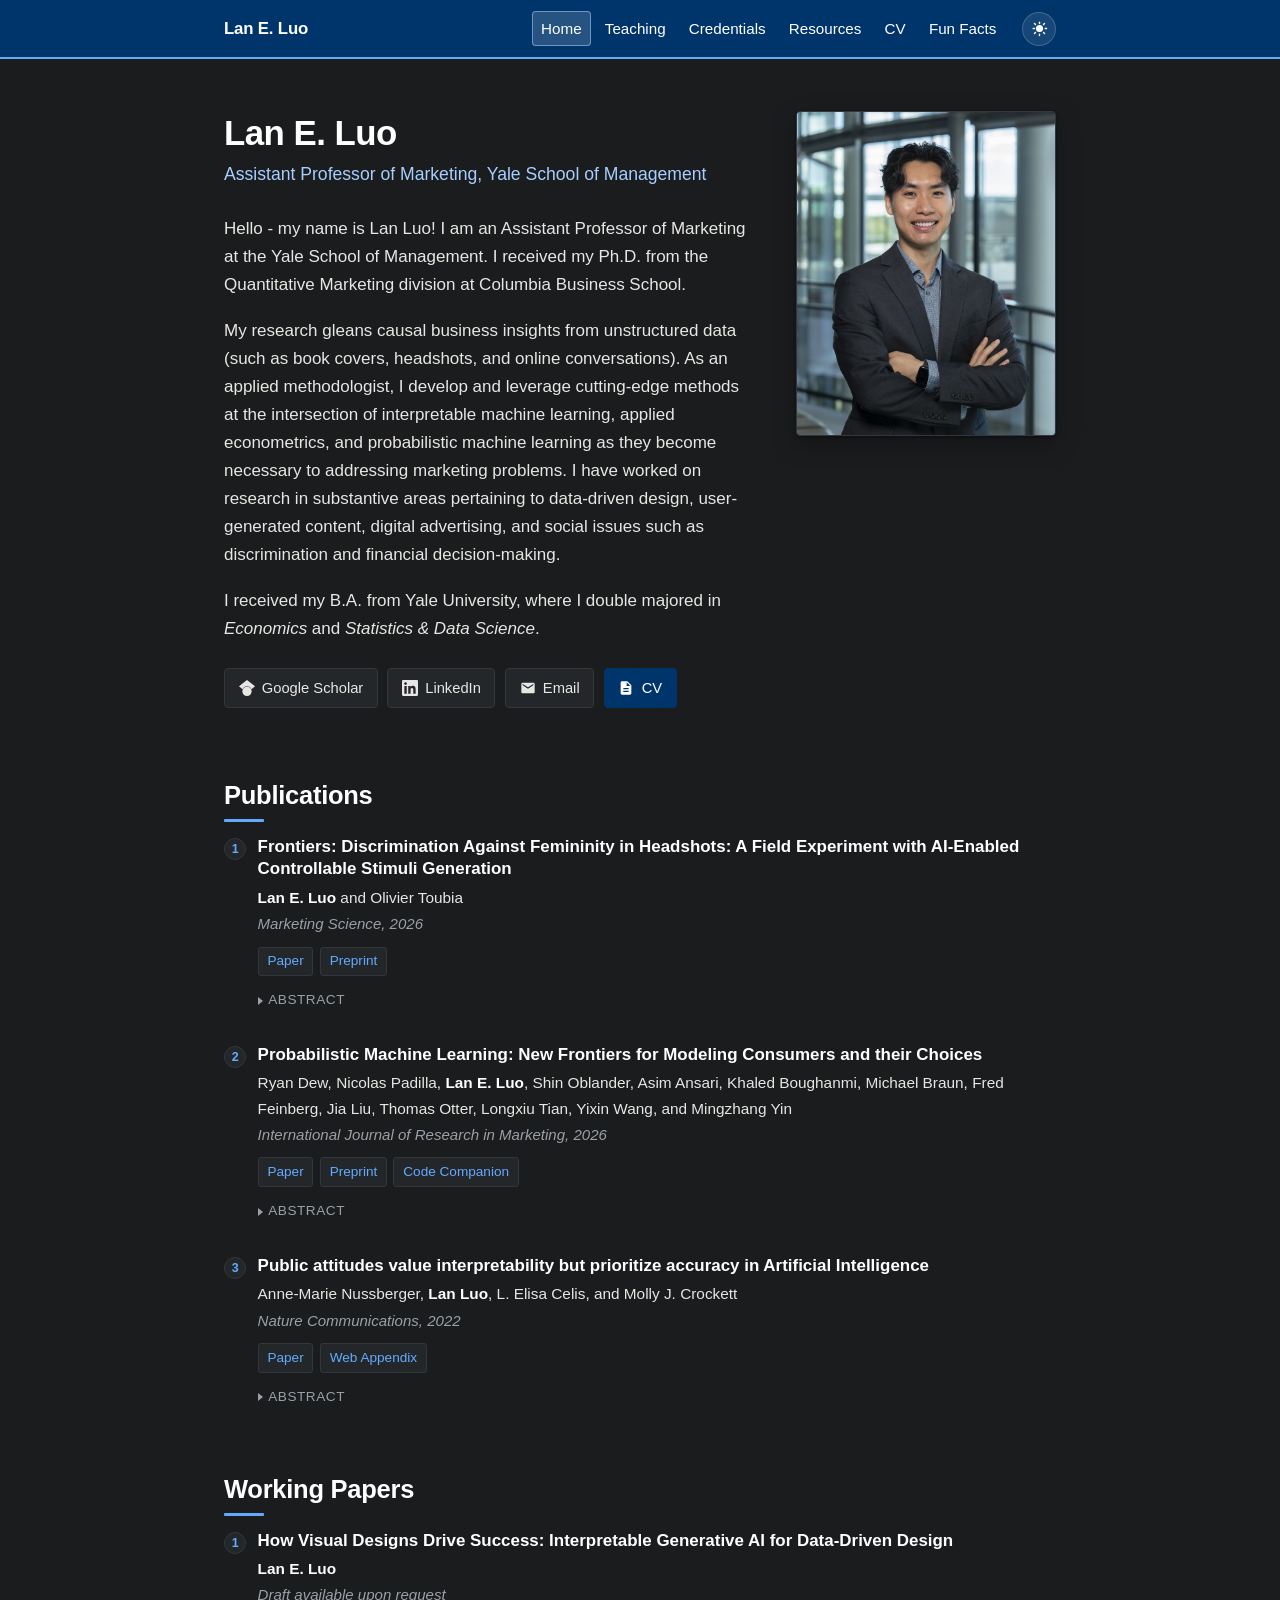
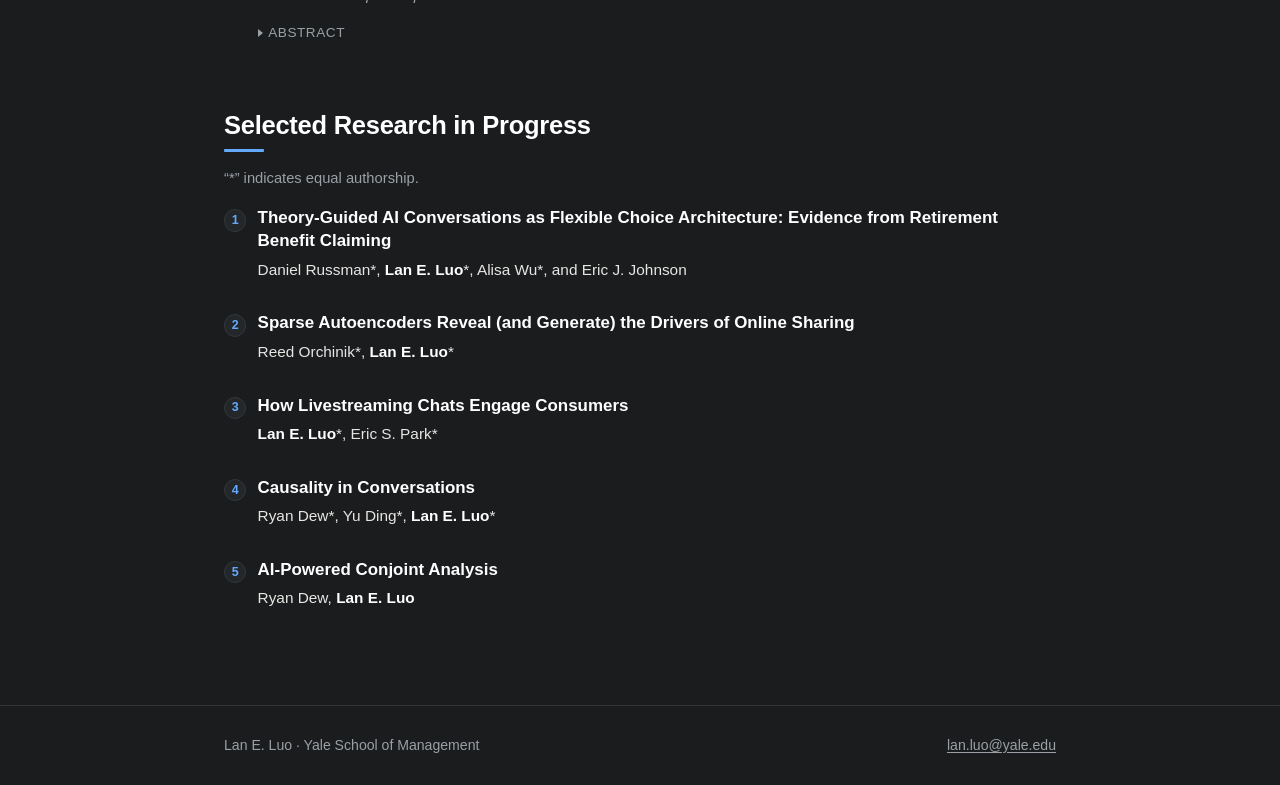
==== commit 93cfdba4: "Update bio, published paper, CV, photo, and page copy - Home: new research bio; femininity paper now" ====
--- a/index.html
+++ b/index.html
@@ -4,7 +4,7 @@
 <meta charset="utf-8">
 <meta name="viewport" content="width=device-width, initial-scale=1">
 <title>Lan E. Luo</title>
-<meta name="description" content="Lan E. Luo is an Assistant Professor of Marketing at the Yale School of Management, working at the intersection of interpretable machine learning, applied econometrics, and causal inference.">
+<meta name="description" content="Lan E. Luo is an Assistant Professor of Marketing at the Yale School of Management, gleaning causal business insights from unstructured data with methods at the intersection of interpretable machine learning, applied econometrics, and probabilistic machine learning.">
 <link rel="canonical" href="https://www.laneluo.com/">
 <meta property="og:type" content="profile">
 <meta property="og:title" content="Lan E. Luo">
@@ -13,7 +13,7 @@
 <meta property="og:image" content="https://www.laneluo.com/assets/img/headshot.jpg">
 <meta name="twitter:card" content="summary">
 <link rel="icon" href="assets/img/favicon.svg" type="image/svg+xml">
-<link rel="stylesheet" href="assets/style.css?v=9">
+<link rel="stylesheet" href="assets/style.css?v=10">
 <script>
 /* Applied before first paint so the ground colour never flashes. */
 (function(){try{var t=localStorage.getItem("theme");
@@ -52,7 +52,7 @@
 
         <p>Hello - my name is Lan Luo! I am an Assistant Professor of Marketing at the Yale School of Management. I received my Ph.D. from the Quantitative Marketing division at Columbia Business School.</p>
 
-        <p>My research enables businesses and researchers to glean insights from unstructured data (like images and text) using causal inference. As an applied methodologist, I develop and leverage cutting-edge methods at the intersection of interpretable machine learning, applied econometrics, and probabilistic machine learning (e.g., deep generative modeling) as they become necessary to addressing marketing problems. I have worked on research in substantive areas pertaining to data-driven design, user-generated content, digital advertising, and social issues such as discrimination and financial decision-making.</p>
+        <p>My research gleans causal business insights from unstructured data (such as book covers, headshots, and online conversations). As an applied methodologist, I develop and leverage cutting-edge methods at the intersection of interpretable machine learning, applied econometrics, and probabilistic machine learning as they become necessary to addressing marketing problems. I have worked on research in substantive areas pertaining to data-driven design, user-generated content, digital advertising, and social issues such as discrimination and financial decision-making.</p>
 
         <p>I received my B.A. from Yale University, where I double majored in <em>Economics</em> and <em>Statistics &amp; Data Science</em>.</p>
 
@@ -72,7 +72,7 @@
         </ul>
       </div>
 
-      <img class="hero-photo" src="assets/img/headshot.jpg?v=2" width="260" height="260"
+      <img class="hero-photo" src="assets/img/headshot.jpg?v=3" width="260" height="325"
            alt="Portrait of Lan E. Luo">
     </header>
 
@@ -81,10 +81,11 @@
       <ol class="pubs">
 
         <li>
-          <span class="pub-title">Discrimination Against Femininity in Headshots: A Field Experiment with AI-Enabled Controllable Stimuli Generation</span>
+          <span class="pub-title">Frontiers: Discrimination Against Femininity in Headshots: A Field Experiment with AI-Enabled Controllable Stimuli Generation</span>
           <span class="pub-authors"><span class="me">Lan E. Luo</span> and Olivier Toubia</span>
-          <span class="pub-venue">Marketing Science, Forthcoming</span>
+          <span class="pub-venue">Marketing Science, 2026</span>
           <div class="pub-links">
+            <a href="https://doi.org/10.1287/mksc.2024.1176" target="_blank" rel="noopener">Paper</a>
             <a href="https://papers.ssrn.com/sol3/papers.cfm?abstract_id=4865798" target="_blank" rel="noopener">Preprint</a>
           </div>
           <details class="abstract">
--- a/assets/style.css
+++ b/assets/style.css
@@ -409,7 +409,7 @@
 
 .hero-photo {
   width: 260px;
-  aspect-ratio: 1 / 1;
+  aspect-ratio: 4 / 5;
   object-fit: cover;
   border-radius: var(--radius);
   border: 1px solid var(--hairline);
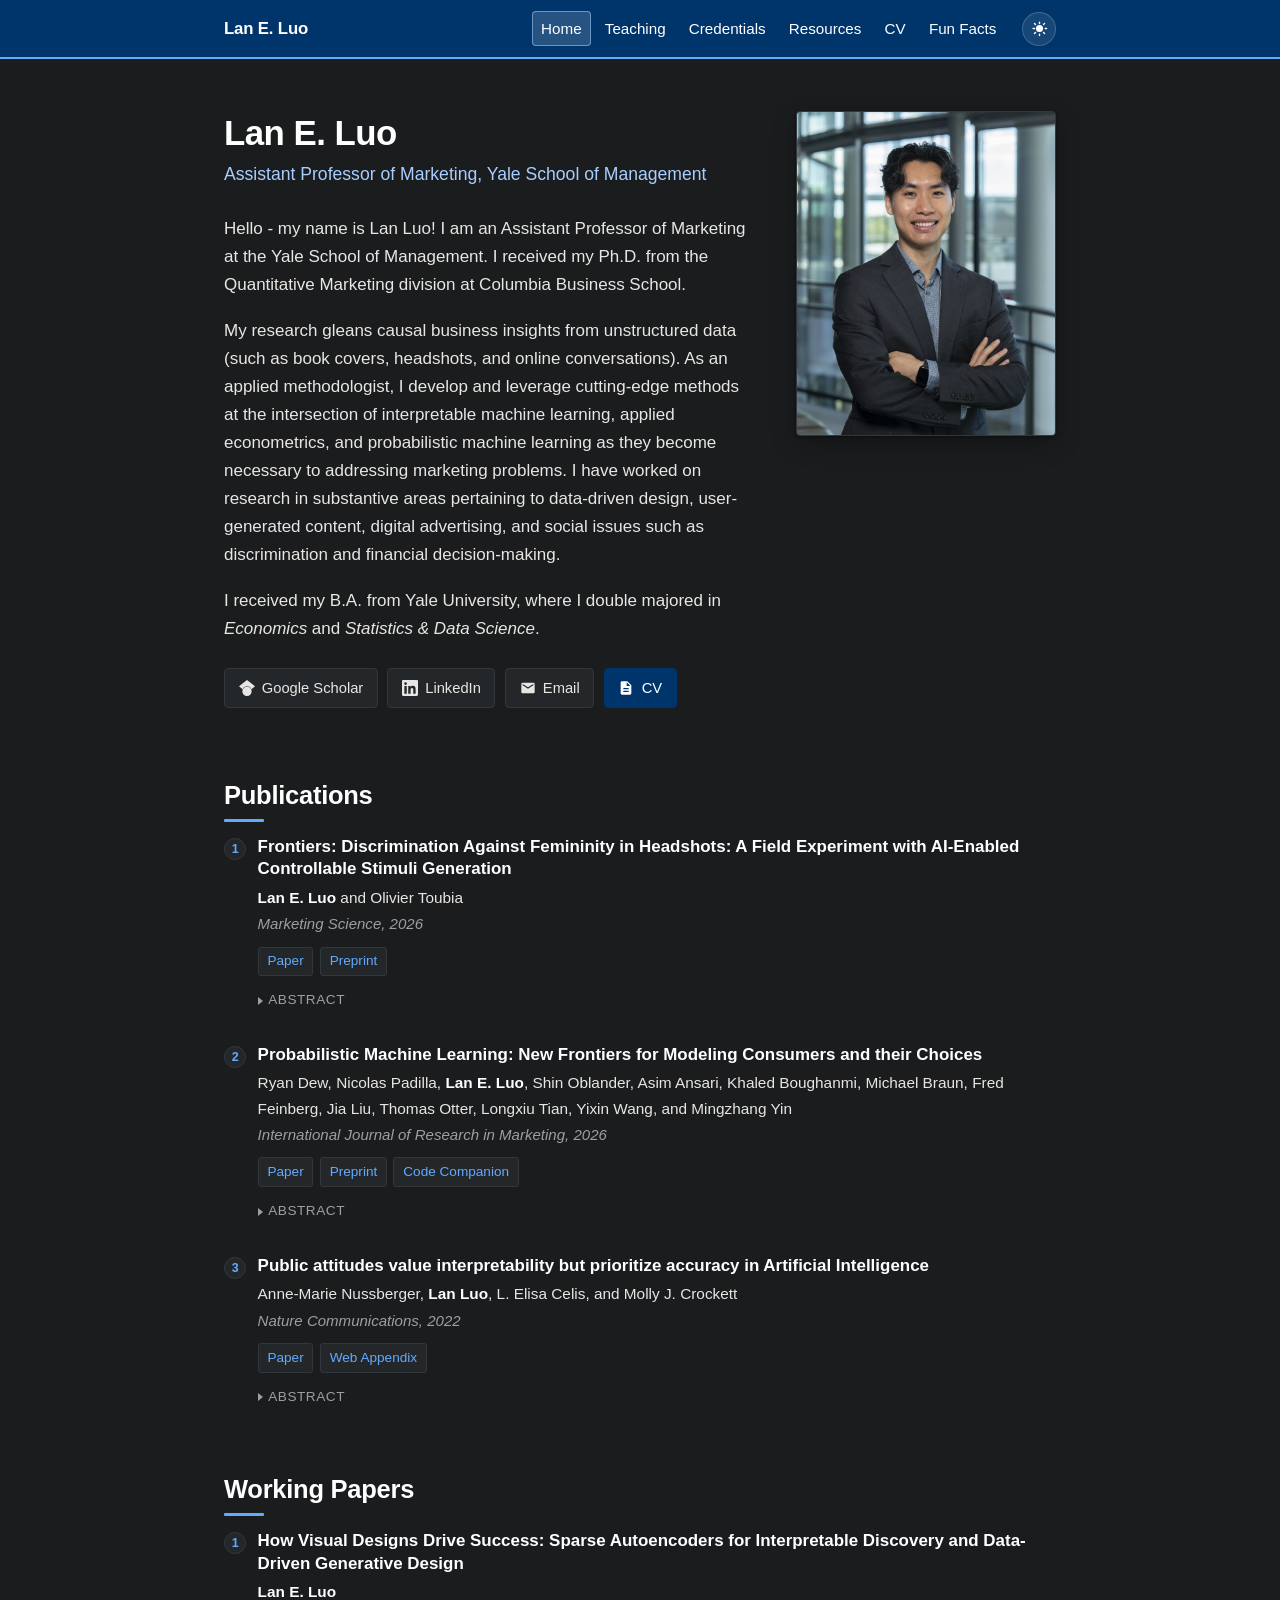
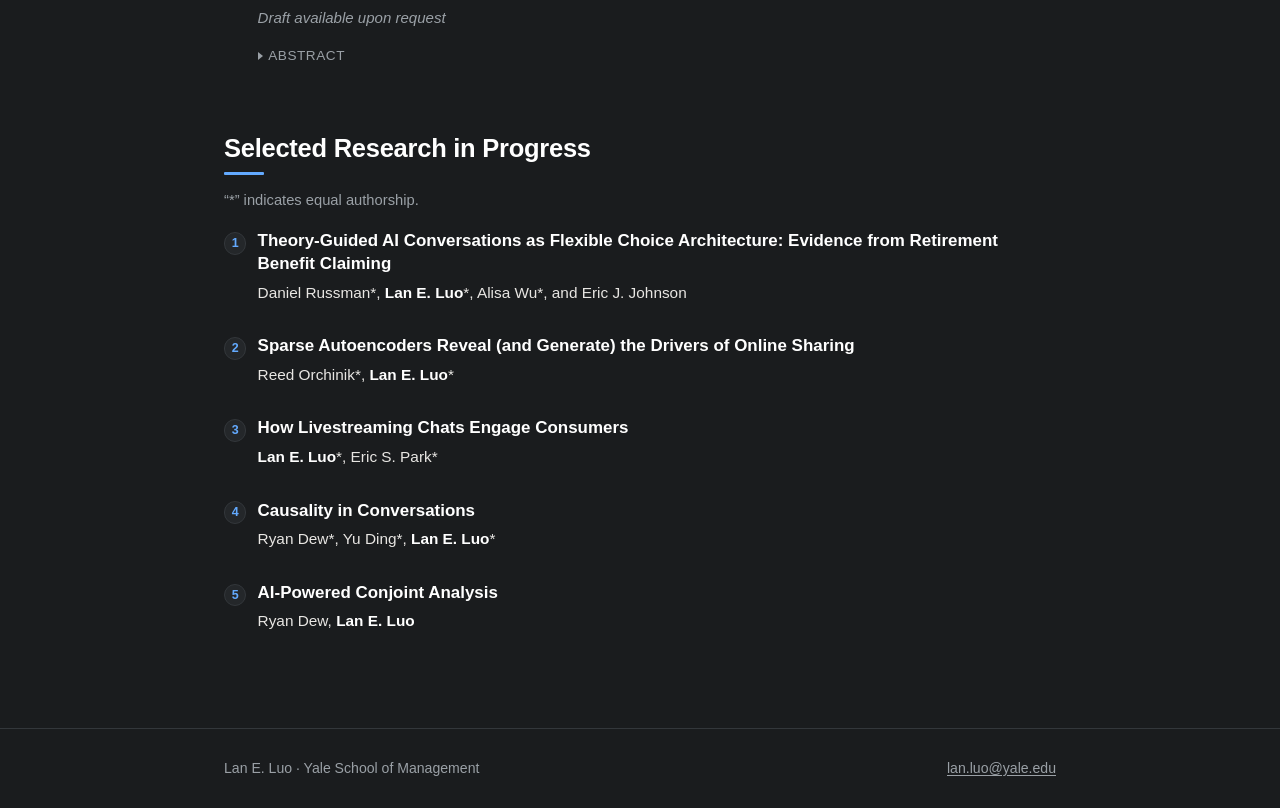
==== commit 1a4b7bc0: "Rename the visual designs paper New title: How Visual Designs Drive Success: Sparse Autoencoders for" ====
--- a/index.html
+++ b/index.html
@@ -137,7 +137,7 @@
       <ol class="pubs">
 
         <li>
-          <span class="pub-title">How Visual Designs Drive Success: Interpretable Generative AI for Data-Driven Design</span>
+          <span class="pub-title">How Visual Designs Drive Success: Sparse Autoencoders for Interpretable Discovery and Data-Driven Generative Design</span>
           <span class="pub-authors"><span class="me">Lan E. Luo</span></span>
           <span class="pub-venue">Draft available upon request</span>
           <details class="abstract">
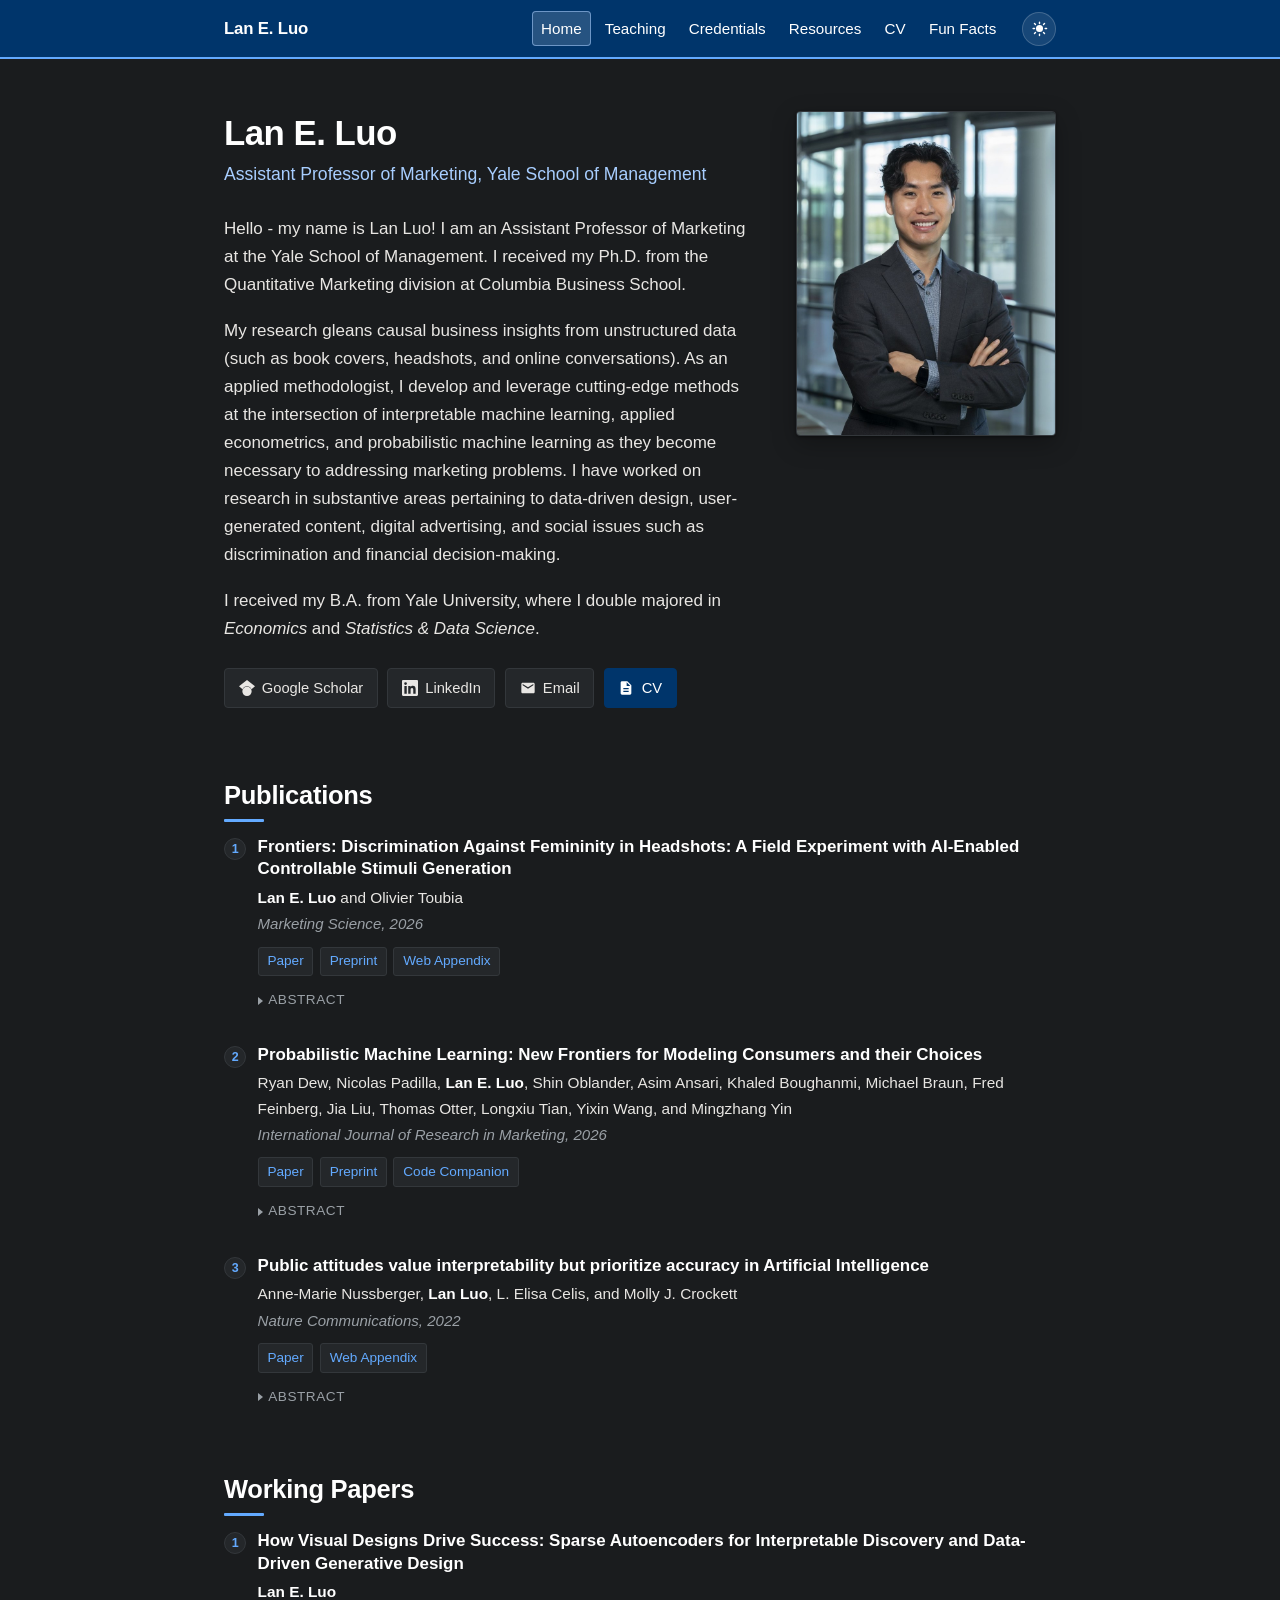
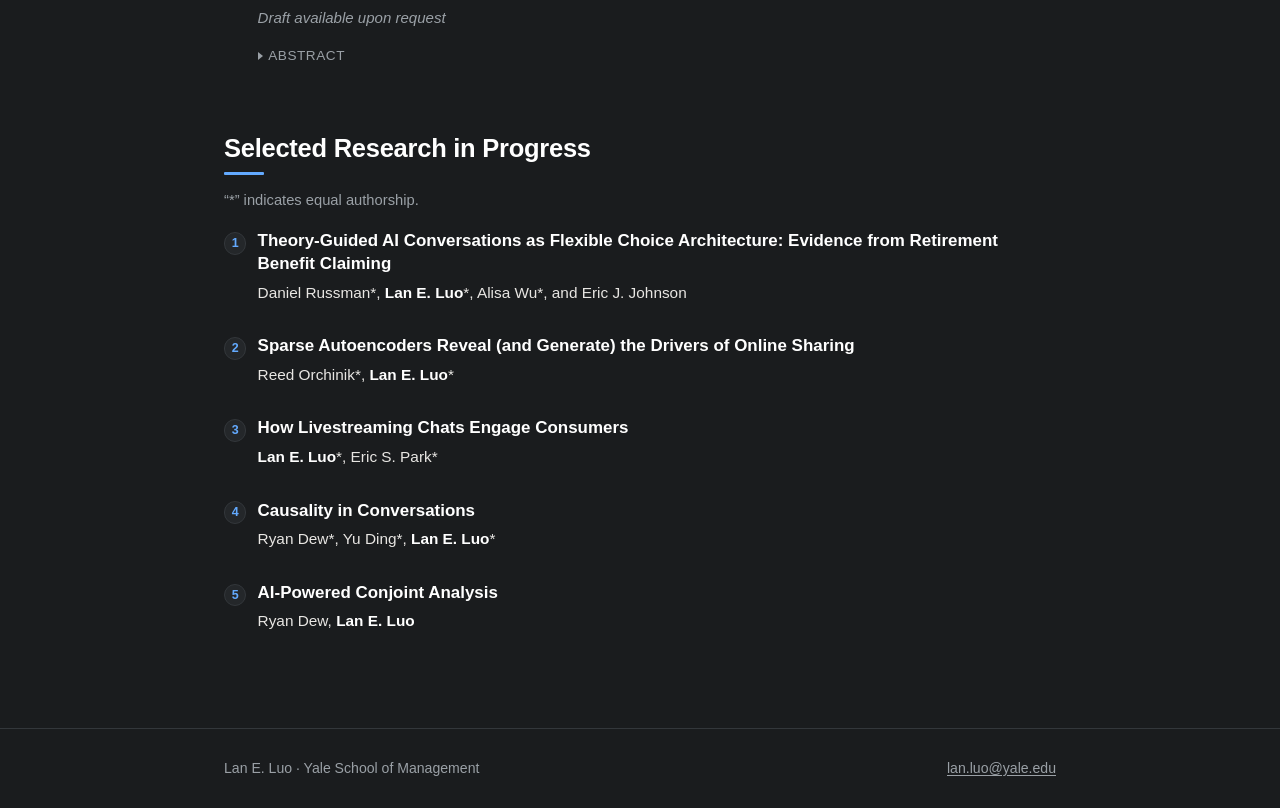
==== commit 04fa8106: "Site: Web Appendix link, sharper covers, CV with moved talks - Home: Web Appendix button on the head" ====
--- a/index.html
+++ b/index.html
@@ -87,6 +87,7 @@
           <div class="pub-links">
             <a href="https://doi.org/10.1287/mksc.2024.1176" target="_blank" rel="noopener">Paper</a>
             <a href="https://papers.ssrn.com/sol3/papers.cfm?abstract_id=4865798" target="_blank" rel="noopener">Preprint</a>
+            <a href="https://pubsonline.informs.org/doi/suppl/10.1287/mksc.2024.1176/suppl_file/mksc.2024.1176.sm1.pdf" target="_blank" rel="noopener">Web Appendix</a>
           </div>
           <details class="abstract">
             <summary>Abstract</summary>
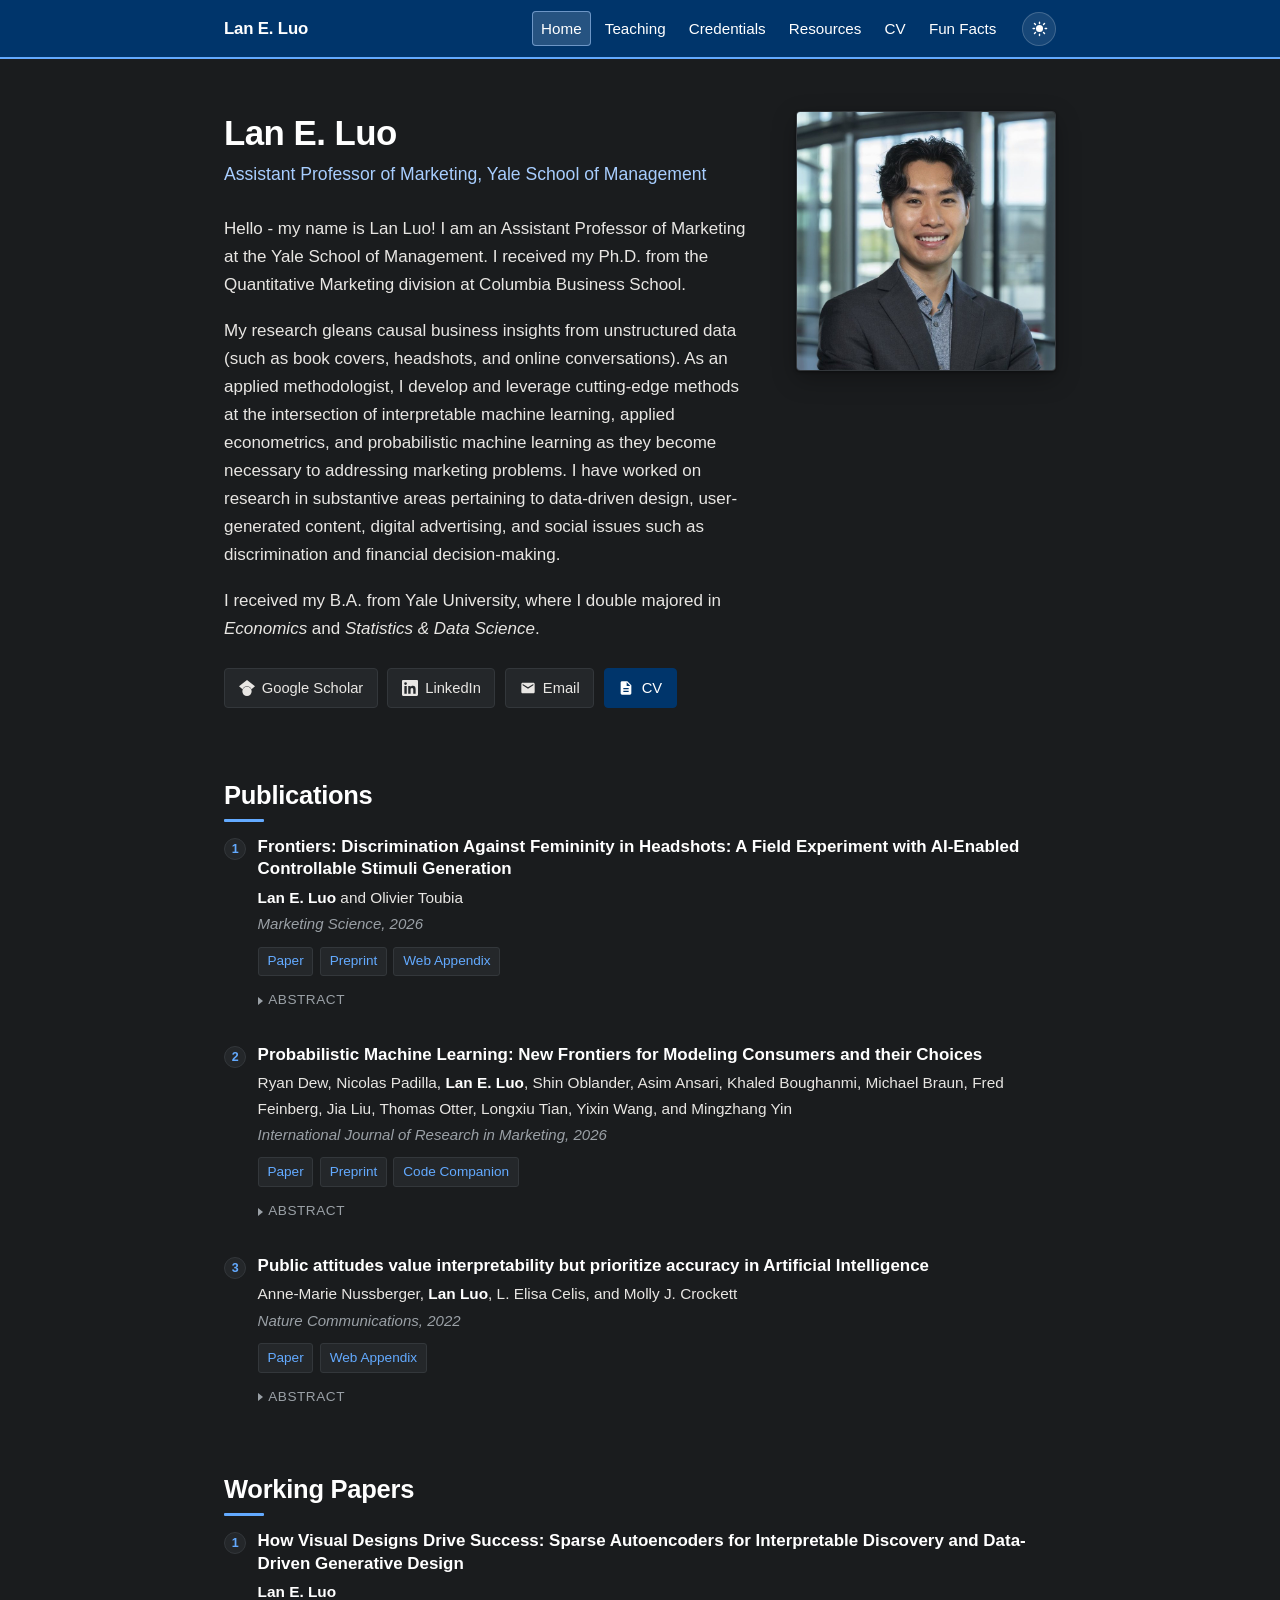
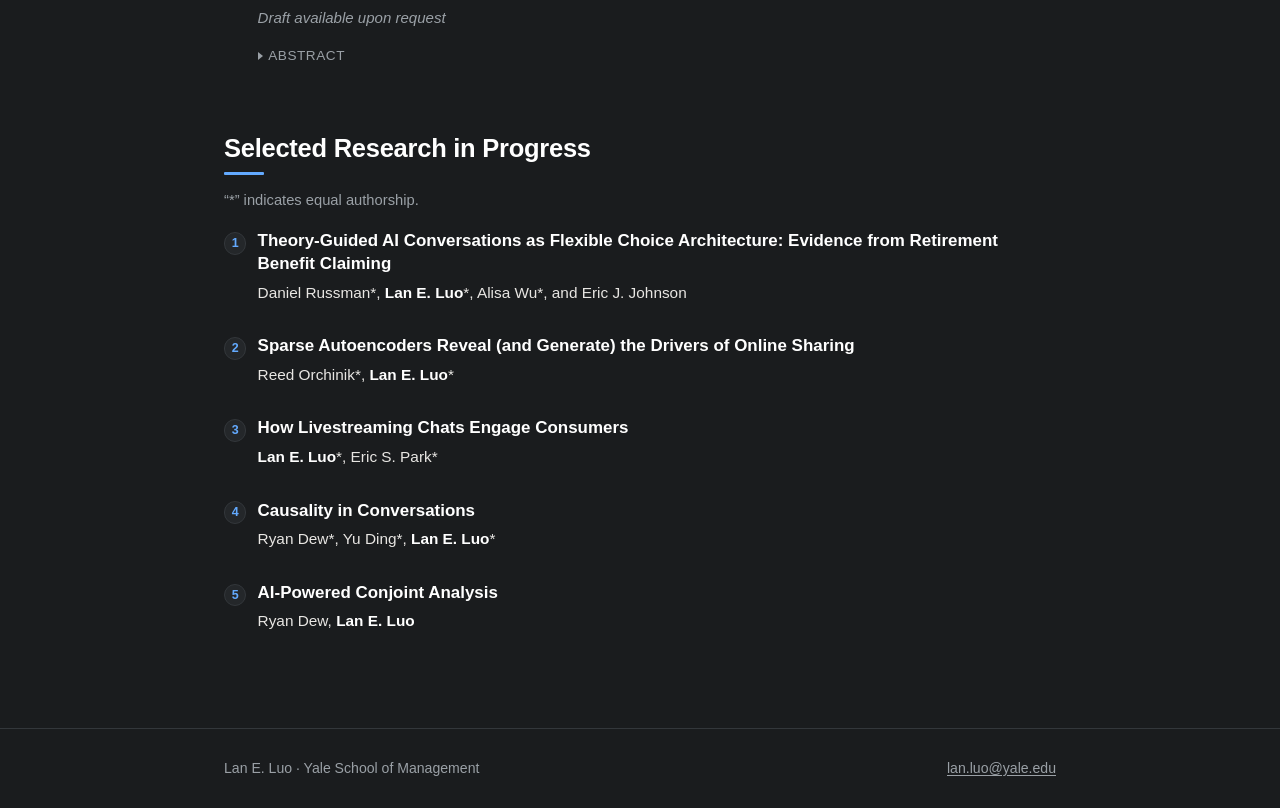
==== commit f0fa9388: "Home: square headshot cropped just above the arms Co-Authored-By: Claude Opus 5.5 <noreply@anthropic" ====
--- a/index.html
+++ b/index.html
@@ -13,7 +13,7 @@
 <meta property="og:image" content="https://www.laneluo.com/assets/img/headshot.jpg">
 <meta name="twitter:card" content="summary">
 <link rel="icon" href="assets/img/favicon.svg" type="image/svg+xml">
-<link rel="stylesheet" href="assets/style.css?v=10">
+<link rel="stylesheet" href="assets/style.css?v=11">
 <script>
 /* Applied before first paint so the ground colour never flashes. */
 (function(){try{var t=localStorage.getItem("theme");
@@ -72,7 +72,7 @@
         </ul>
       </div>
 
-      <img class="hero-photo" src="assets/img/headshot.jpg?v=3" width="260" height="325"
+      <img class="hero-photo" src="assets/img/headshot.jpg?v=4" width="260" height="260"
            alt="Portrait of Lan E. Luo">
     </header>
 
--- a/assets/style.css
+++ b/assets/style.css
@@ -409,7 +409,7 @@
 
 .hero-photo {
   width: 260px;
-  aspect-ratio: 4 / 5;
+  aspect-ratio: 1 / 1;
   object-fit: cover;
   border-radius: var(--radius);
   border: 1px solid var(--hairline);
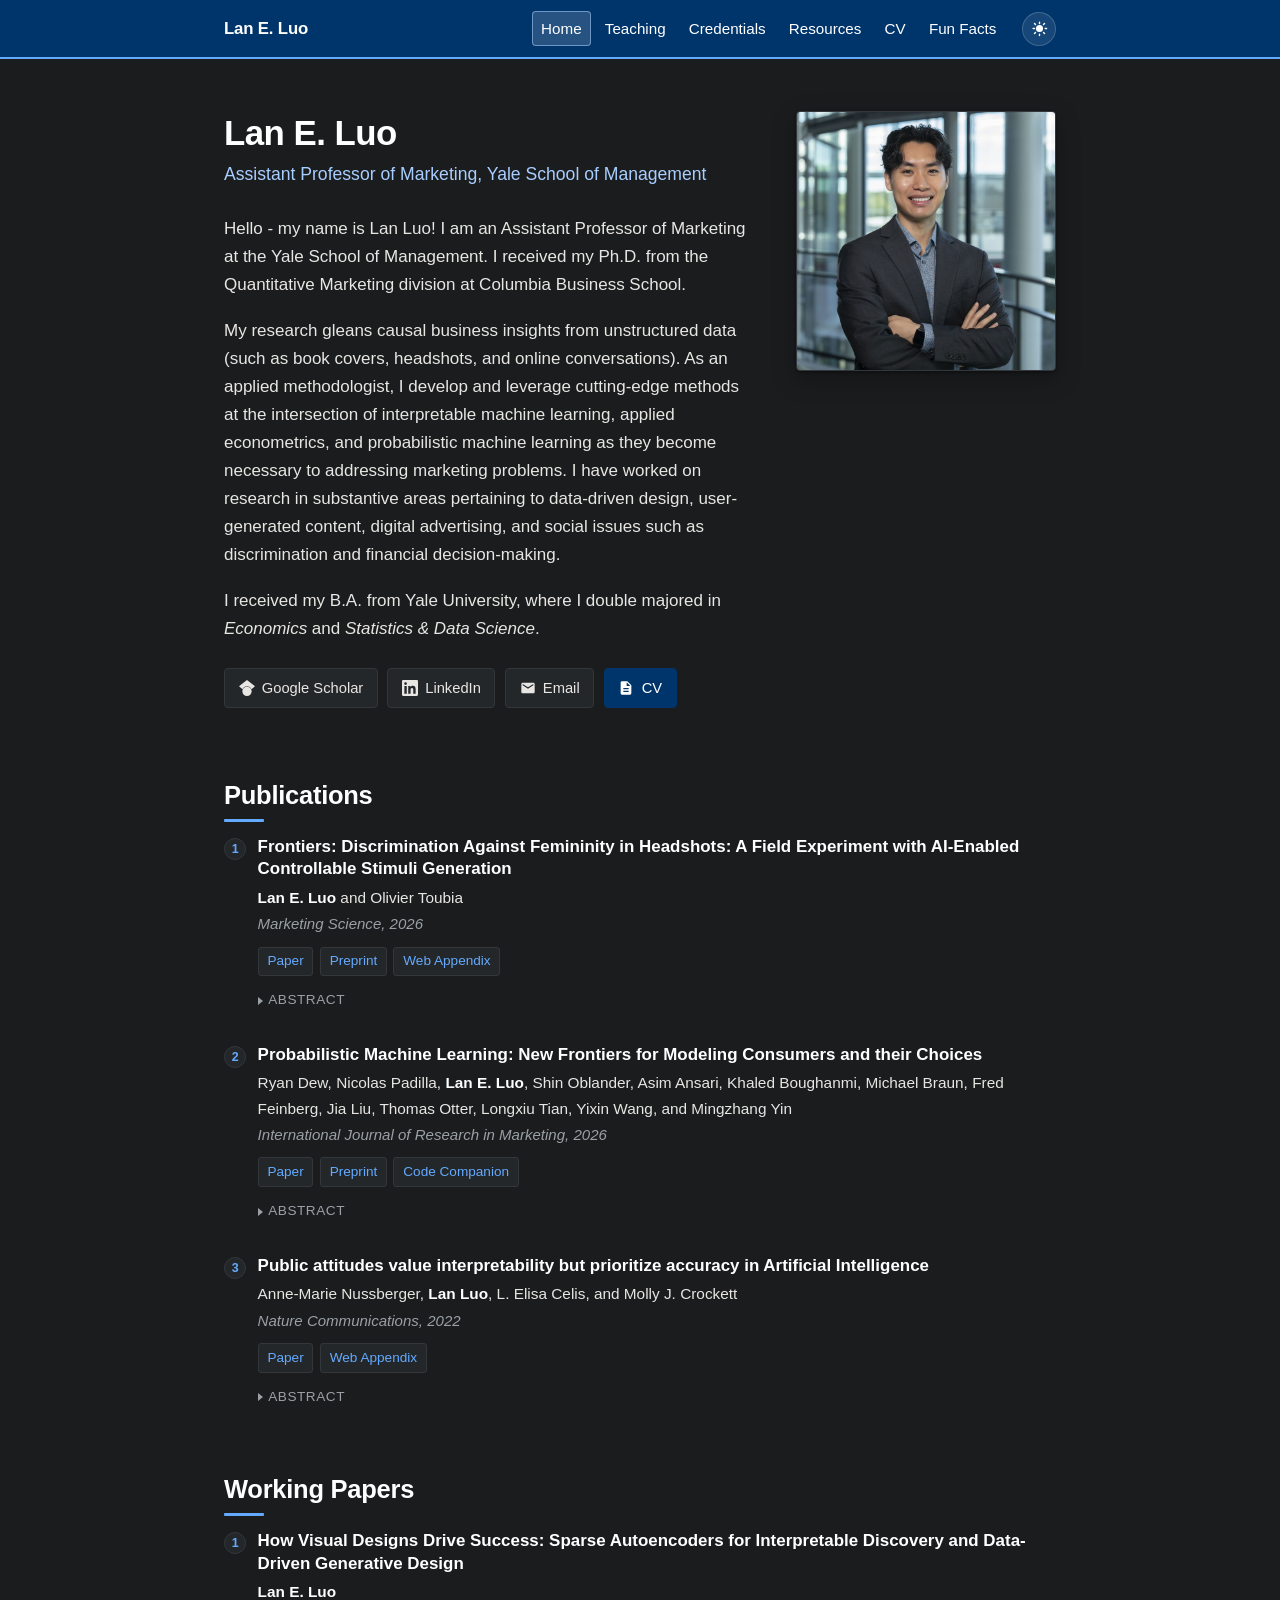
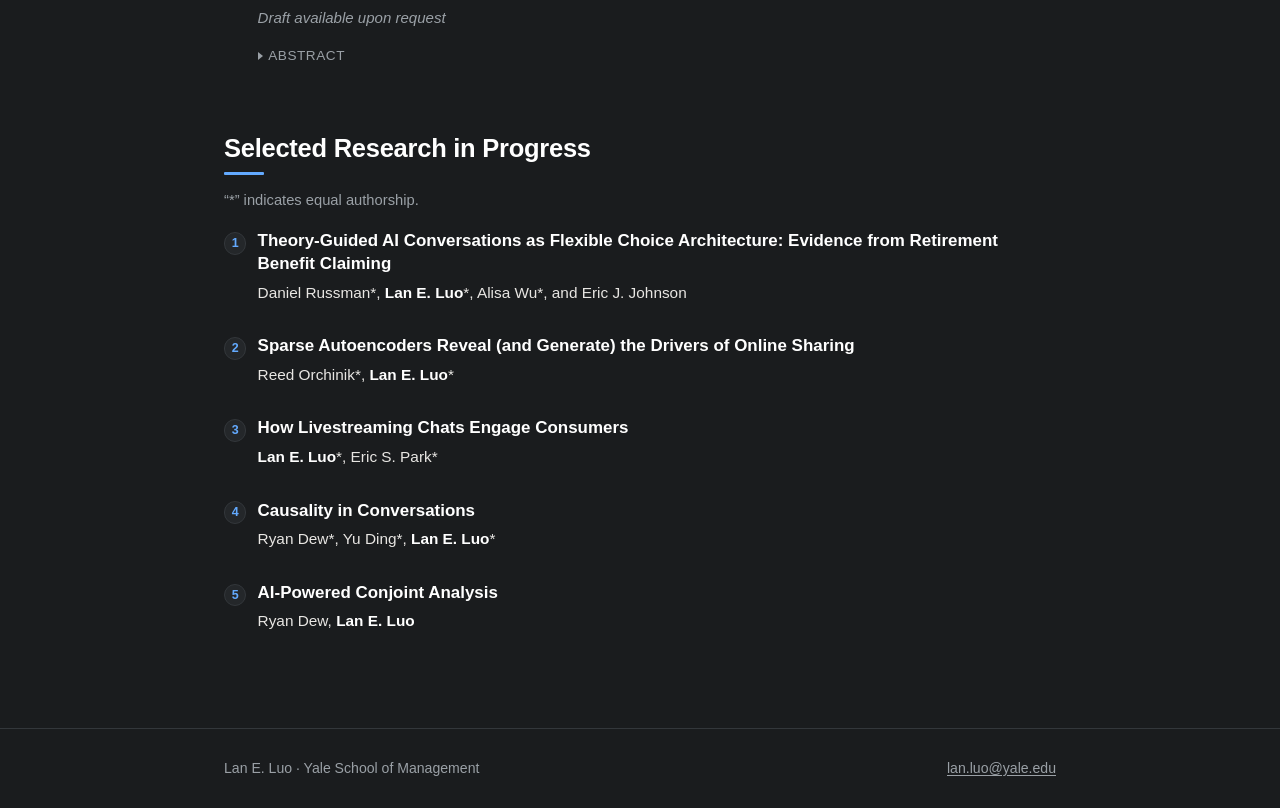
==== commit 992934d3: "Home: headshot framed like the SOM directory photo, arms in view Co-Authored-By: Claude Opus 5.5 <no" ====
--- a/index.html
+++ b/index.html
@@ -72,7 +72,7 @@
         </ul>
       </div>
 
-      <img class="hero-photo" src="assets/img/headshot.jpg?v=4" width="260" height="260"
+      <img class="hero-photo" src="assets/img/headshot.jpg?v=5" width="260" height="260"
            alt="Portrait of Lan E. Luo">
     </header>
 
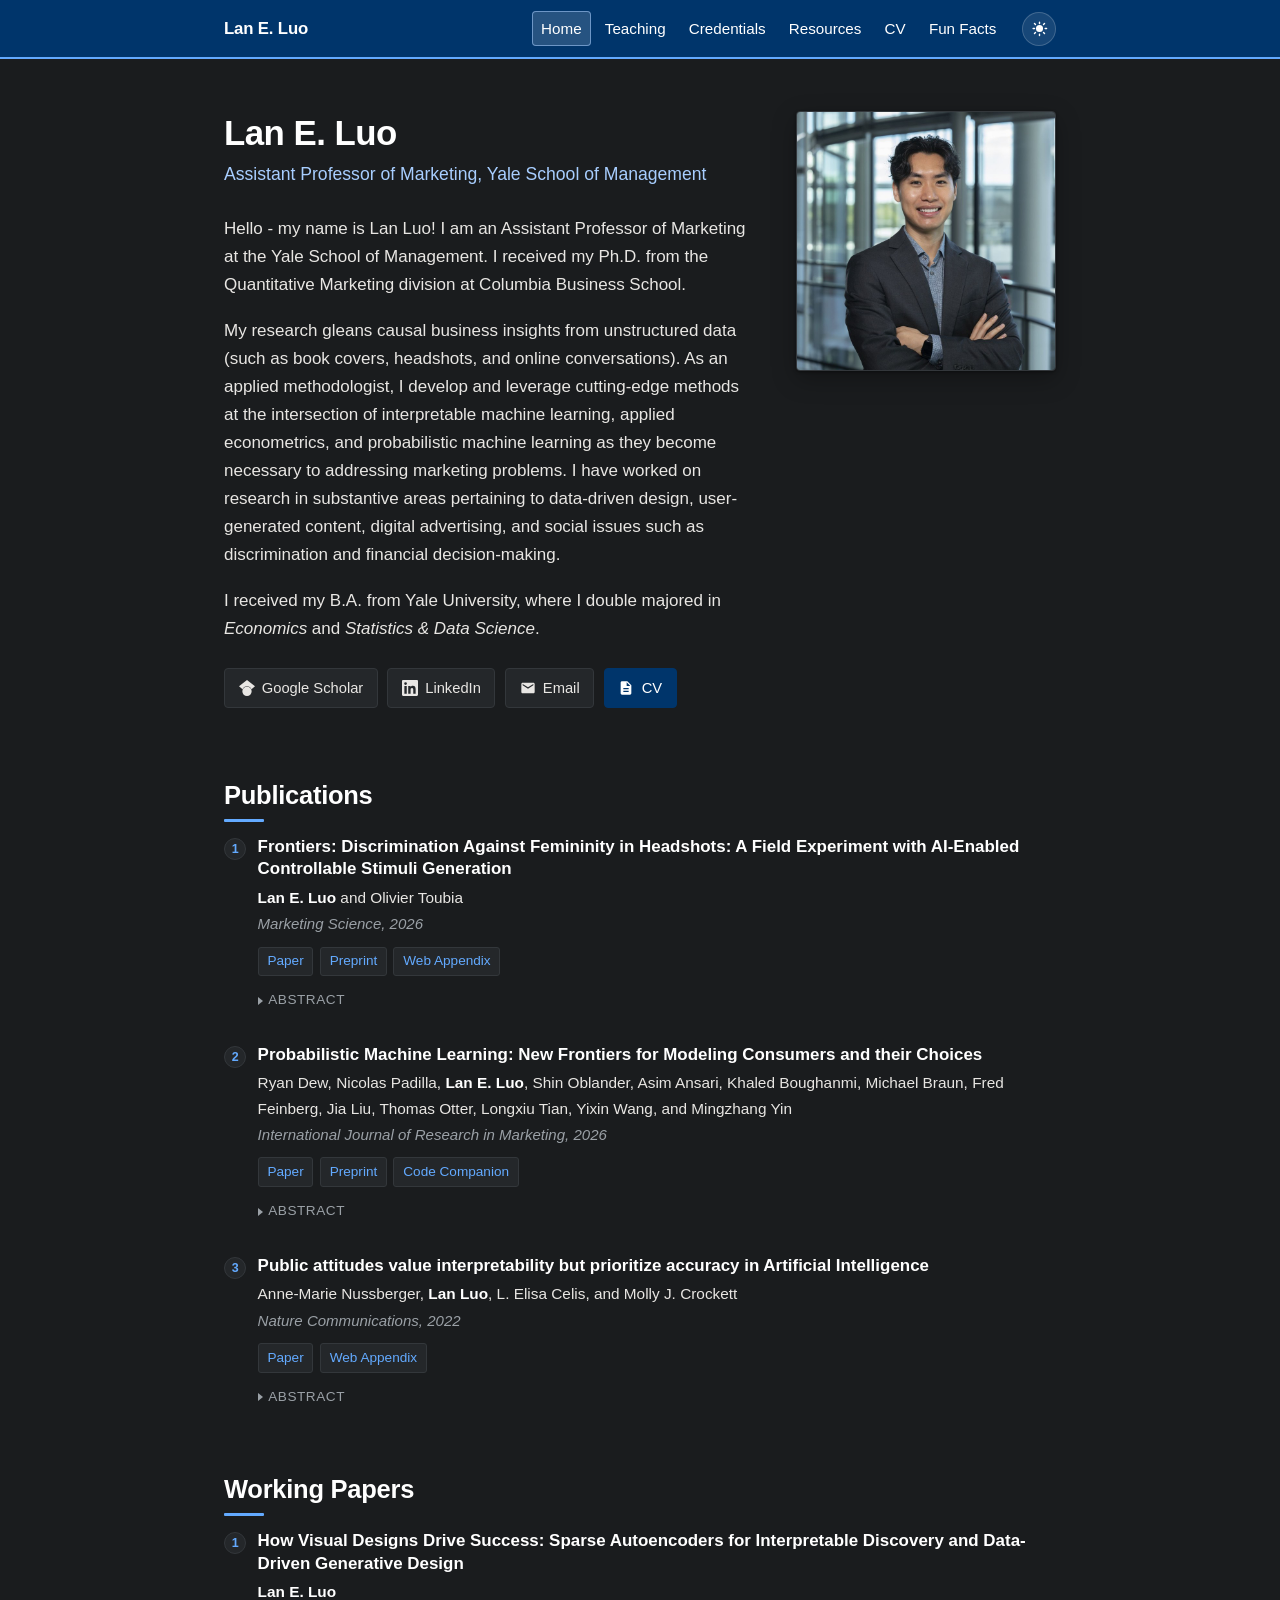
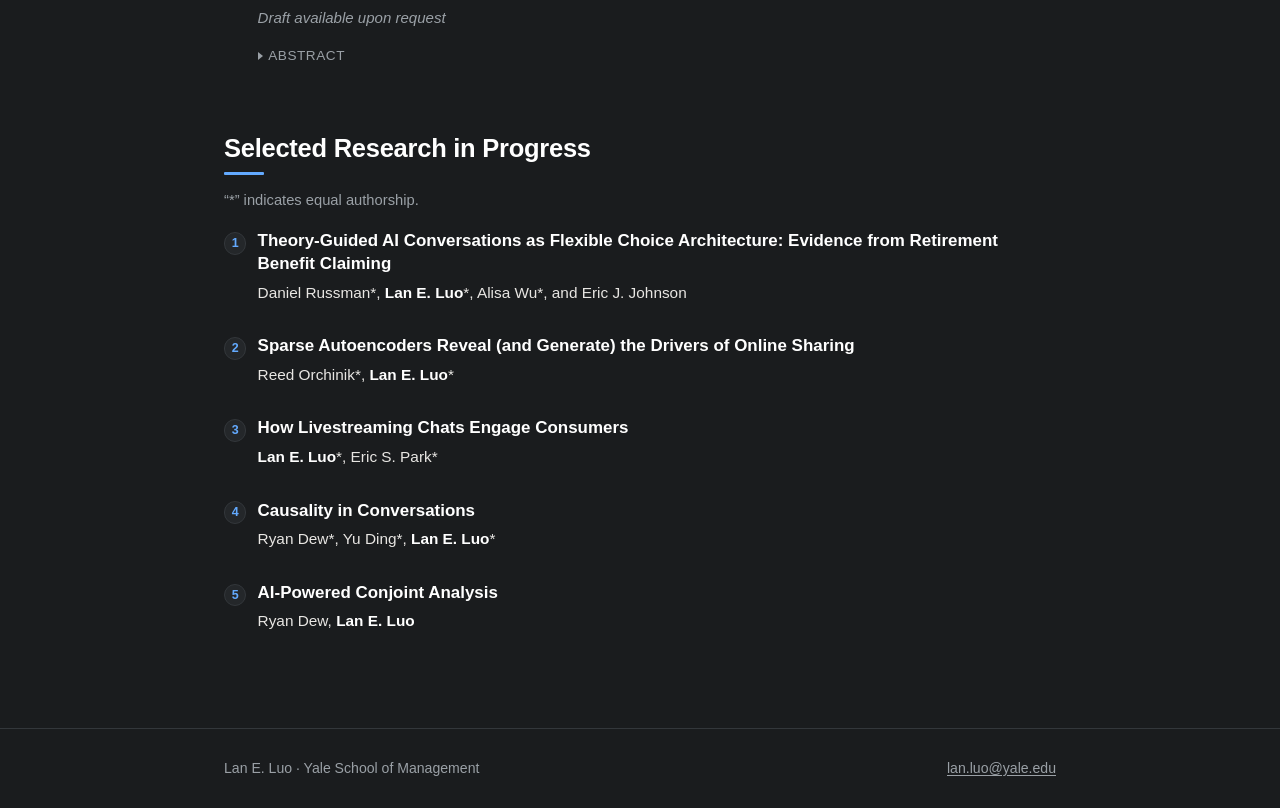
==== commit 4fa812c9: "Recrop headshot higher and centered on the face Co-Authored-By: Claude Opus 5.5 <noreply@anthropic.c" ====
--- a/index.html
+++ b/index.html
@@ -72,7 +72,7 @@
         </ul>
       </div>
 
-      <img class="hero-photo" src="assets/img/headshot.jpg?v=5" width="260" height="260"
+      <img class="hero-photo" src="assets/img/headshot.jpg?v=6" width="260" height="260"
            alt="Portrait of Lan E. Luo">
     </header>
 
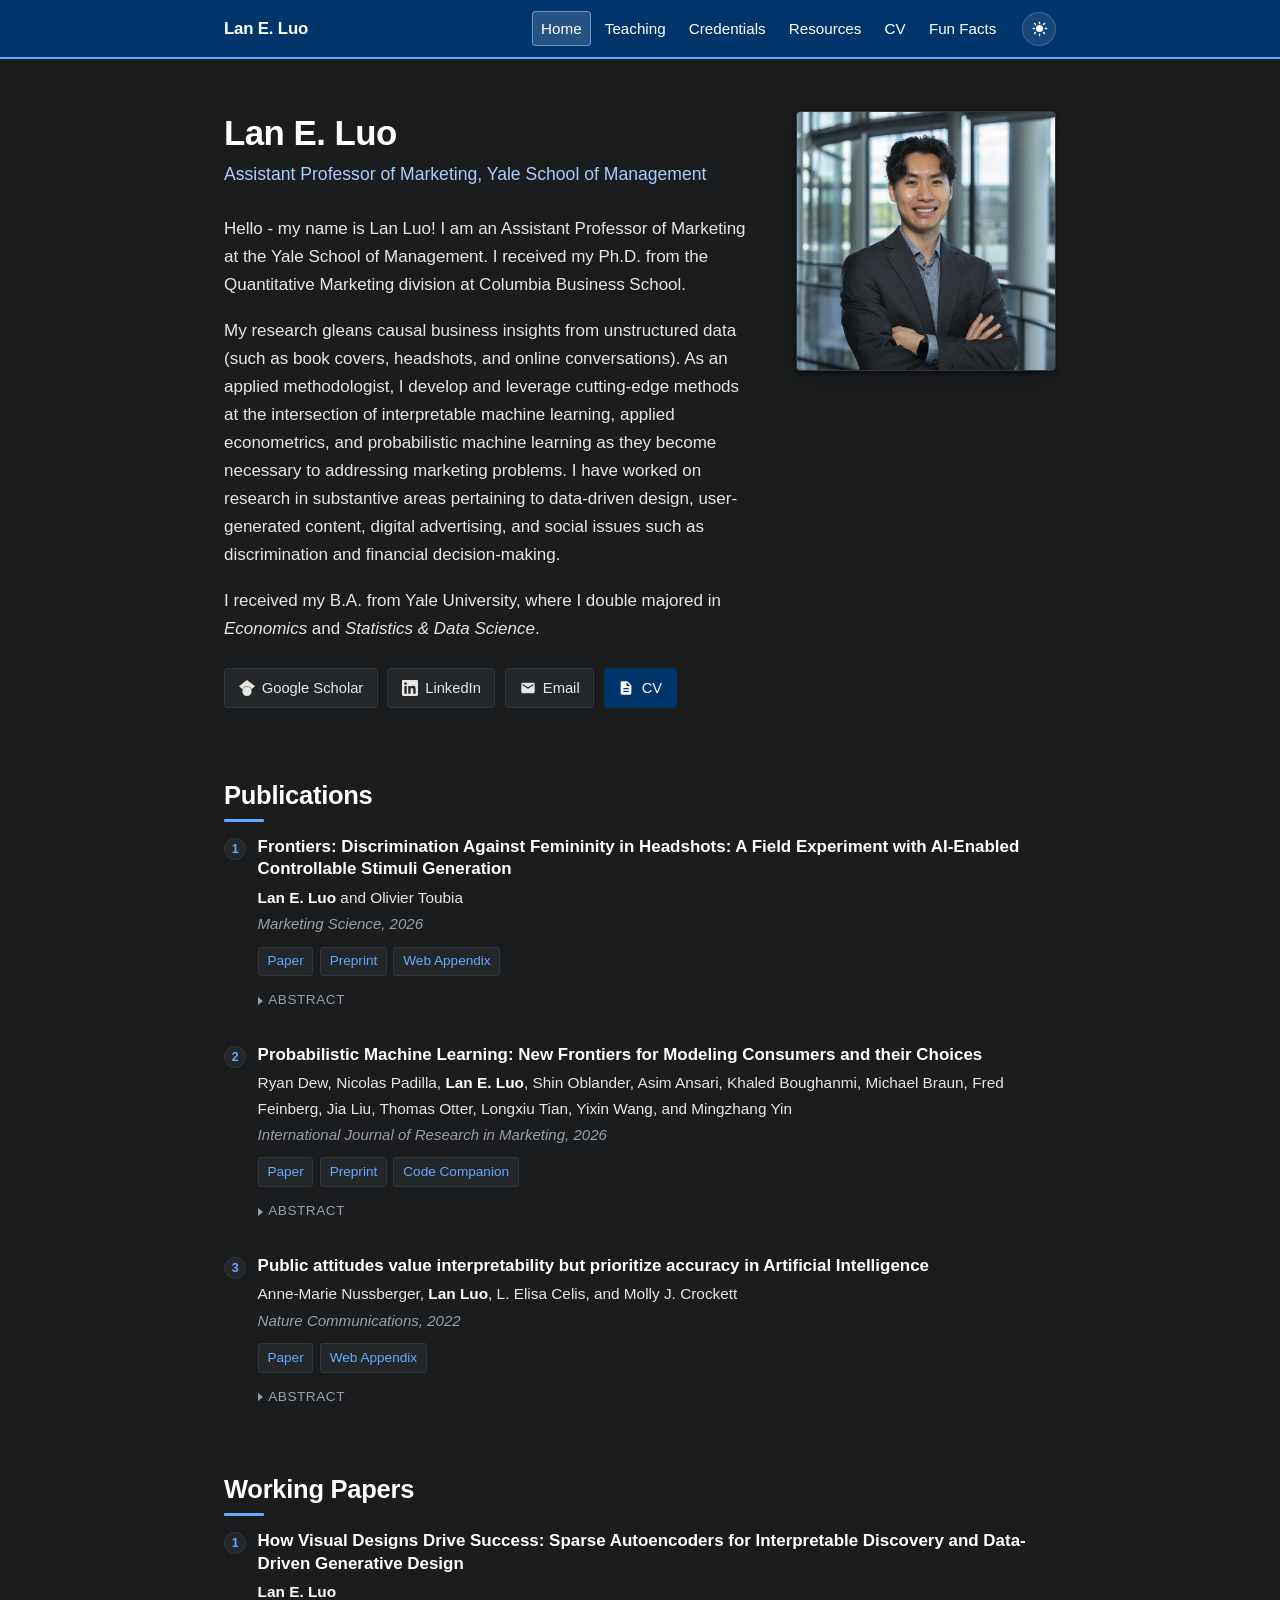
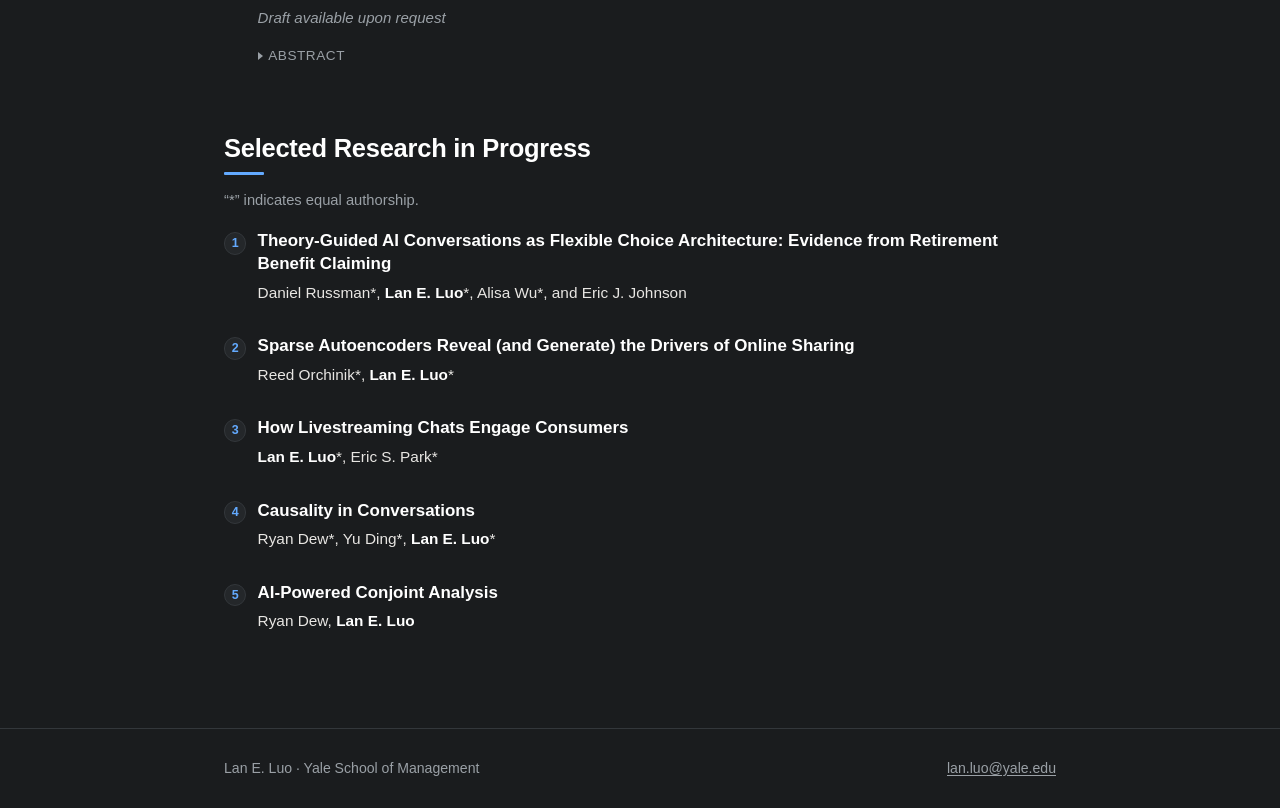
==== commit da210532: "Shift headshot crop to split head and body centering Co-Authored-By: Claude Opus 5.5 <noreply@anthro" ====
--- a/index.html
+++ b/index.html
@@ -72,7 +72,7 @@
         </ul>
       </div>
 
-      <img class="hero-photo" src="assets/img/headshot.jpg?v=6" width="260" height="260"
+      <img class="hero-photo" src="assets/img/headshot.jpg?v=7" width="260" height="260"
            alt="Portrait of Lan E. Luo">
     </header>
 
